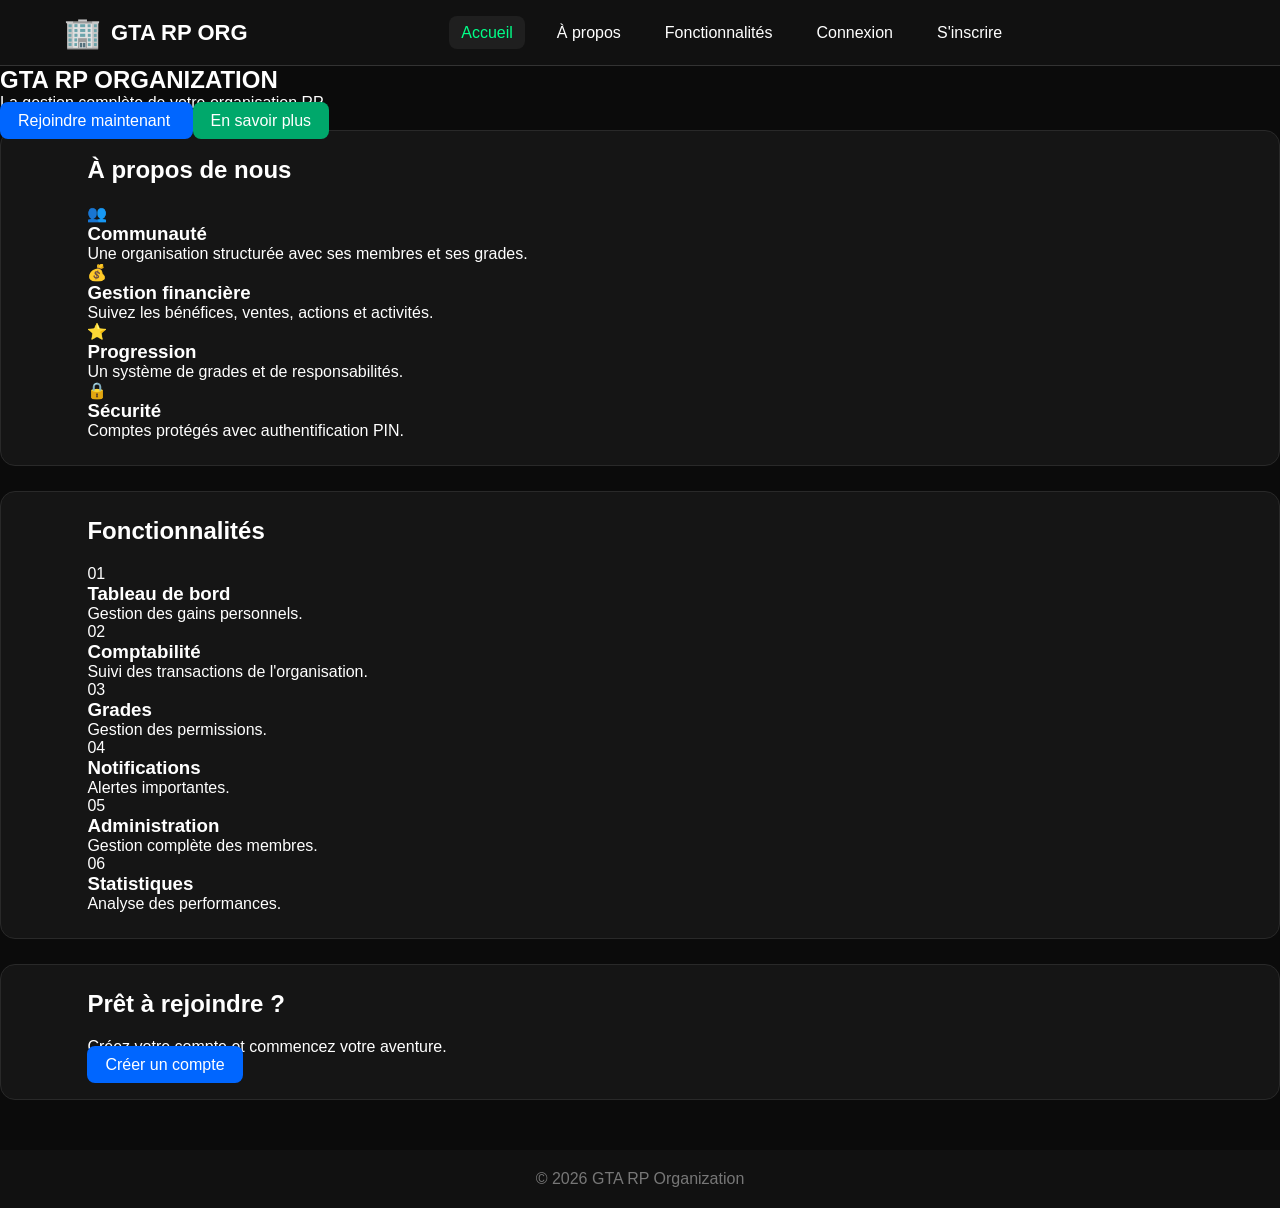
==== index.html @ 48ef2114 "Update index.html" ====
<!DOCTYPE html>
<html lang="fr">


<head>

    <meta charset="UTF-8">

    <meta name="viewport" content="width=device-width, initial-scale=1.0">


    <title>GTA RP Organization - Bienvenue</title>


    <link rel="stylesheet" href="css/style.css">


</head>





<body class="dark-theme">





<nav class="navbar">


<div class="nav-container">



<div class="nav-logo">


<a href="index.html">


<span class="logo-icon">
🏢
</span>


<span>
GTA RP ORG
</span>


</a>


</div>







<ul class="nav-menu">


<li>

<a href="index.html" class="nav-link active">

Accueil

</a>

</li>




<li>

<a href="#about" class="nav-link">

À propos

</a>

</li>




<li>

<a href="#features" class="nav-link">

Fonctionnalités

</a>

</li>




<li>

<a href="login.html" class="nav-link btn-login">

Connexion

</a>

</li>




<li>

<a href="register.html" class="nav-link btn-register">

S'inscrire

</a>

</li>



</ul>







<div class="hamburger">


<span></span>

<span></span>

<span></span>


</div>





</div>


</nav>









<section class="hero">


<div class="hero-content">


<h1 class="hero-title">

GTA RP ORGANIZATION

</h1>



<p class="hero-subtitle">

La gestion complète de votre organisation RP

</p>





<div class="hero-buttons">


<a href="register.html" class="btn btn-primary">

Rejoindre maintenant

</a>




<a href="#about" class="btn btn-secondary">

En savoir plus

</a>



</div>



</div>



<div class="hero-background"></div>


</section>









<section id="about" class="section about-section">


<div class="container">


<h2 class="section-title">

À propos de nous

</h2>





<div class="about-grid">



<div class="about-card">


<div class="card-icon">

👥

</div>


<h3>

Communauté

</h3>


<p>

Une organisation structurée avec ses membres et ses grades.

</p>


</div>






<div class="about-card">


<div class="card-icon">

💰

</div>


<h3>

Gestion financière

</h3>


<p>

Suivez les bénéfices, ventes, actions et activités.

</p>


</div>






<div class="about-card">


<div class="card-icon">

⭐

</div>


<h3>

Progression

</h3>


<p>

Un système de grades et de responsabilités.

</p>


</div>






<div class="about-card">


<div class="card-icon">

🔒

</div>


<h3>

Sécurité

</h3>


<p>

Comptes protégés avec authentification PIN.

</p>


</div>




</div>


</div>


</section>









<section id="features" class="section features-section">


<div class="container">


<h2 class="section-title">

Fonctionnalités

</h2>





<div class="features-grid">



<div class="feature-item">

<div class="feature-number">
01
</div>

<h3>
Tableau de bord
</h3>

<p>
Gestion des gains personnels.
</p>

</div>





<div class="feature-item">

<div class="feature-number">
02
</div>

<h3>
Comptabilité
</h3>

<p>
Suivi des transactions de l'organisation.
</p>

</div>





<div class="feature-item">

<div class="feature-number">
03
</div>

<h3>
Grades
</h3>

<p>
Gestion des permissions.
</p>

</div>





<div class="feature-item">

<div class="feature-number">
04
</div>

<h3>
Notifications
</h3>

<p>
Alertes importantes.
</p>

</div>





<div class="feature-item">

<div class="feature-number">
05
</div>

<h3>
Administration
</h3>

<p>
Gestion complète des membres.
</p>

</div>





<div class="feature-item">

<div class="feature-number">
06
</div>

<h3>
Statistiques
</h3>

<p>
Analyse des performances.
</p>

</div>




</div>


</div>


</section>









<section class="section cta-section">


<div class="container">


<h2>

Prêt à rejoindre ?

</h2>


<p>

Créez votre compte et commencez votre aventure.

</p>



<a href="register.html" class="btn btn-primary btn-large">

Créer un compte

</a>



</div>


</section>









<footer class="footer">


<div class="container">


<p>

© 2026 GTA RP Organization

</p>


</div>


</footer>









<script src="js/utils.js"></script>


<script>


const hamburger =
document.querySelector(".hamburger");


const navMenu =
document.querySelector(".nav-menu");



if(hamburger && navMenu){


hamburger.addEventListener(
"click",
()=>{


navMenu.classList.toggle("active");

hamburger.classList.toggle("active");


}

);



document.querySelectorAll(".nav-link")
.forEach(link=>{


link.addEventListener(
"click",
()=>{


navMenu.classList.remove("active");

hamburger.classList.remove("active");


}

);


});


}


</script>





</body>


</html>
---- css/style.css ----
*{
    margin:0;
    padding:0;
    box-sizing:border-box;
    font-family:Arial, Helvetica, sans-serif;
}


body{

    background:#0b0b0b;
    color:white;
    min-height:100vh;

}


a{

    text-decoration:none;
    color:white;

}


.container{

    width:90%;
    max-width:1200px;
    margin:auto;

}


/* ==========================
   NAVBAR
========================== */


.navbar{

    background:#111;
    border-bottom:1px solid #333;
    padding:15px 0;

}


.nav-container{

    width:90%;
    max-width:1200px;
    margin:auto;

    display:flex;
    align-items:center;
    justify-content:space-between;

}


.nav-logo a{

    display:flex;
    align-items:center;
    gap:10px;

    font-size:22px;
    font-weight:bold;

}


.logo-icon{

    font-size:30px;

}


.nav-menu{

    list-style:none;
    display:flex;
    align-items:center;
    gap:20px;

}


.nav-link{

    padding:8px 12px;
    border-radius:8px;
    transition:.3s;

}


.nav-link:hover,
.nav-link.active{

    background:#1f1f1f;
    color:#00ff88;

}


.nav-user{

    display:flex;
    align-items:center;
    gap:10px;

}



/* ==========================
   BOUTONS
========================== */


.btn{

    background:#00a86b;
    color:white;

    border:none;
    padding:10px 18px;

    border-radius:8px;

    cursor:pointer;

    transition:.3s;

}


.btn:hover{

    background:#00d982;

}


.btn-small{

    padding:7px 12px;
    font-size:14px;

}


.btn-danger{

    background:#d60000;

}


.btn-danger:hover{

    background:#ff3333;

}


.btn-primary{

    background:#0066ff;

}





/* ==========================
   CONTENU
========================== */


.main-content{

    padding:40px 0;

}


.dashboard-header,
.admin-header{

    margin-bottom:30px;

}


.dashboard-header h1,
.admin-header h1{

    font-size:35px;
    margin-bottom:10px;

}


.dashboard-header p,
.admin-header p{

    color:#aaa;

}




/* ==========================
   CARTES STATS
========================== */


.stats-grid{

    display:grid;

    grid-template-columns:
    repeat(auto-fit,minmax(220px,1fr));

    gap:20px;

    margin:30px 0;

}



.stat-card{

    background:#151515;

    padding:20px;

    border-radius:15px;

    border:1px solid #292929;

}



.stat-header{

    display:flex;
    align-items:center;
    gap:10px;

    color:#aaa;

}



.stat-icon{

    font-size:25px;

}



.stat-value{

    margin-top:15px;

    font-size:30px;
    font-weight:bold;

    color:#00ff88;

}



/* ==========================
   SECTIONS
========================== */


.section{

    background:#151515;

    padding:25px;

    border-radius:15px;

    margin-bottom:25px;

    border:1px solid #292929;

}



.section h2{

    margin-bottom:20px;

}




/* ==========================
   FORMULAIRES
========================== */


input,
select,
textarea{

    width:100%;

    background:#0d0d0d;

    color:white;

    border:1px solid #333;

    padding:12px;

    border-radius:8px;

    margin-bottom:15px;

}



input:focus,
select:focus,
textarea:focus{

    outline:none;

    border-color:#00ff88;

}




/* ==========================
   MESSAGE
========================== */


.message-box{

    padding:15px;

    border-radius:10px;

    margin-bottom:20px;

}



.hidden{

    display:none;

}



.success{

    background:#075d32;

}



.error{

    background:#700000;

}




/* ==========================
   MODAL
========================== */


.modal{

    position:fixed;

    top:0;
    left:0;

    width:100%;
    height:100%;

    background:rgba(0,0,0,.7);

    display:flex;

    align-items:center;
    justify-content:center;

}



.modal-content{

    background:#151515;

    width:90%;
    max-width:500px;

    padding:25px;

    border-radius:15px;

}



.modal-header{

    display:flex;

    justify-content:space-between;

    margin-bottom:20px;

}



.close-modal{

    background:none;

    color:white;

    border:none;

    font-size:30px;

    cursor:pointer;

}




/* ==========================
   FOOTER
========================== */


.footer{

    margin-top:50px;

    padding:20px;

    text-align:center;

    background:#111;

    color:#777;

}




/* ==========================
   MOBILE
========================== */


@media(max-width:700px){


    .nav-container{

        flex-direction:column;

        gap:20px;

    }


    .nav-menu{

        flex-direction:column;

    }


    .dashboard-header h1,
    .admin-header h1{

        font-size:28px;

    }


}
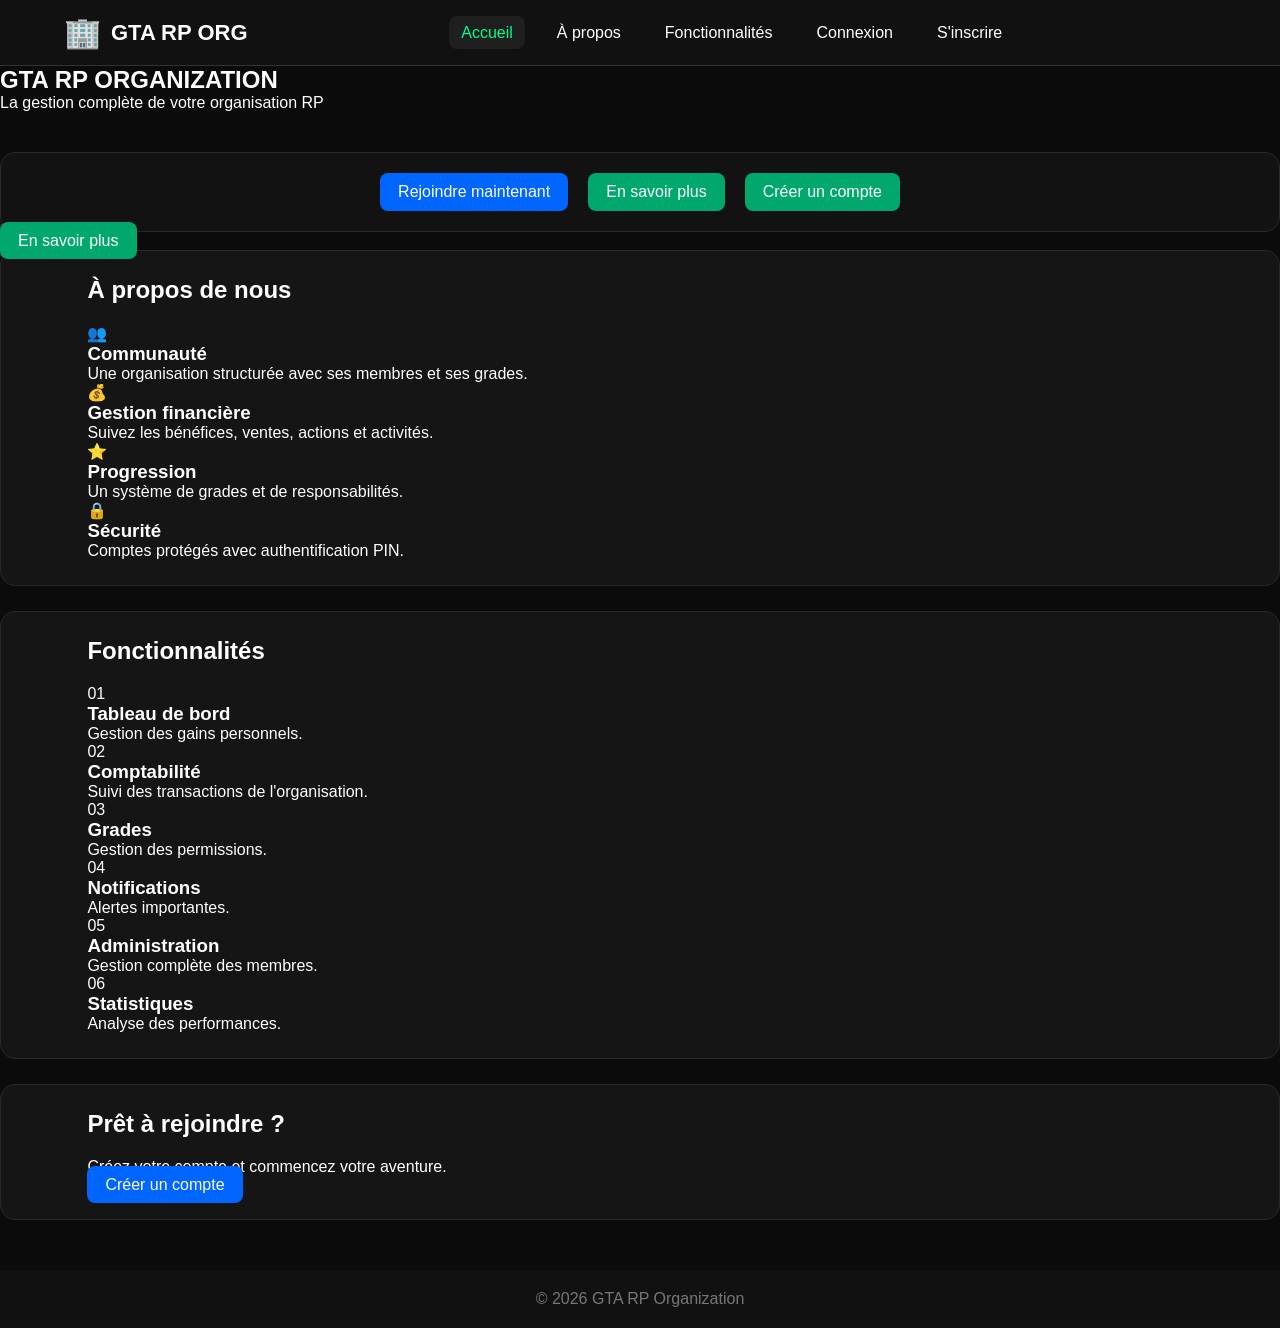
==== commit 1336b699: "Update index.html" ====
--- a/index.html
+++ b/index.html
@@ -188,15 +188,21 @@
 
 
 
-
 <div class="hero-buttons">
 
-
-<a href="register.html" class="btn btn-primary">
-
-Rejoindre maintenant
-
-</a>
+    <a href="register.html" class="btn btn-primary">
+        Rejoindre maintenant
+    </a>
+
+    <a href="#about" class="btn btn-secondary">
+        En savoir plus
+    </a>
+
+    <a href="register.html" class="btn btn-register">
+        Créer un compte
+    </a>
+
+</div>
 
 
 
--- a/css/style.css
+++ b/css/style.css
@@ -519,4 +519,50 @@
     }
 
 
+}
+/* ==========================
+   AJUSTEMENT PAGE ACCUEIL
+========================== */
+
+
+/* Séparation des boutons du texte du hero */
+.hero-buttons {
+    margin-top: 40px;
+
+    display: flex;
+    justify-content: center;
+    gap: 20px;
+
+    background: rgba(20,20,20,0.8);
+
+    padding: 20px 30px;
+
+    border-radius: 15px;
+
+    border: 1px solid #292929;
+}
+
+
+/* Descendre le bouton créer un compte */
+.cta-section .btn-large {
+
+    margin-top: 25px;
+
+}
+
+
+/* Responsive téléphone */
+@media(max-width:700px){
+
+    .hero-buttons{
+
+        flex-direction:column;
+
+        width:90%;
+
+        margin-left:auto;
+        margin-right:auto;
+
+    }
+
 }
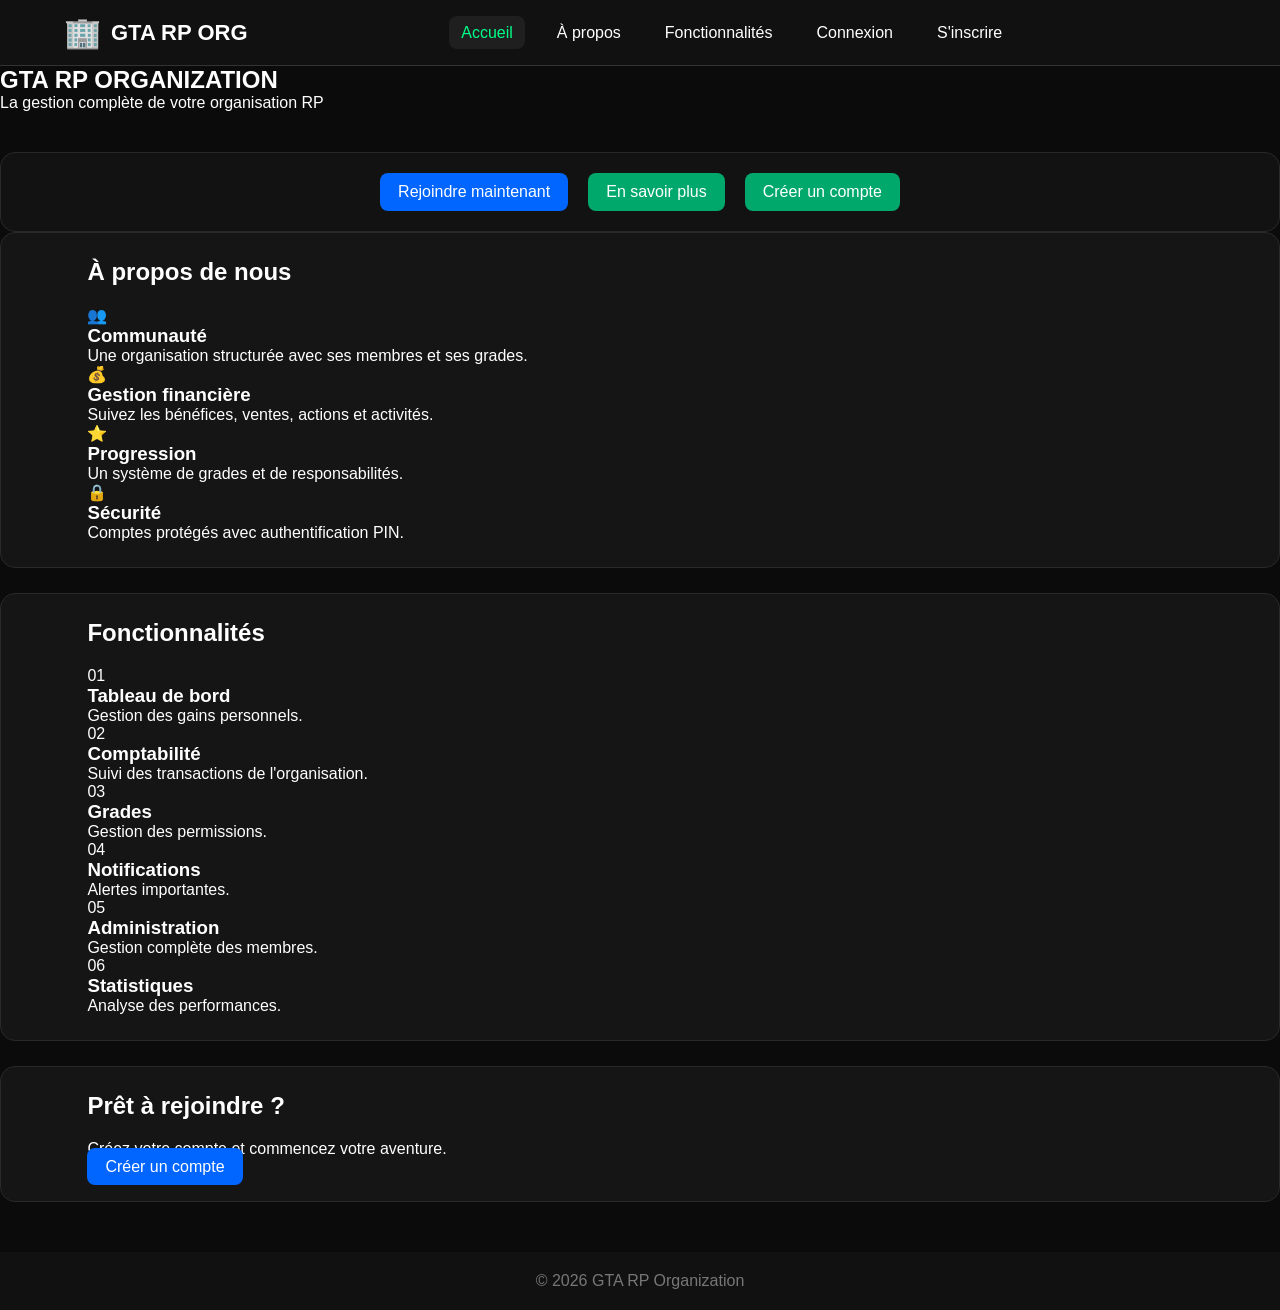
==== commit 74c1f00f: "Update index.html" ====
--- a/index.html
+++ b/index.html
@@ -205,16 +205,6 @@
 </div>
 
 
-
-
-<a href="#about" class="btn btn-secondary">
-
-En savoir plus
-
-</a>
-
-
-
 </div>
 
 
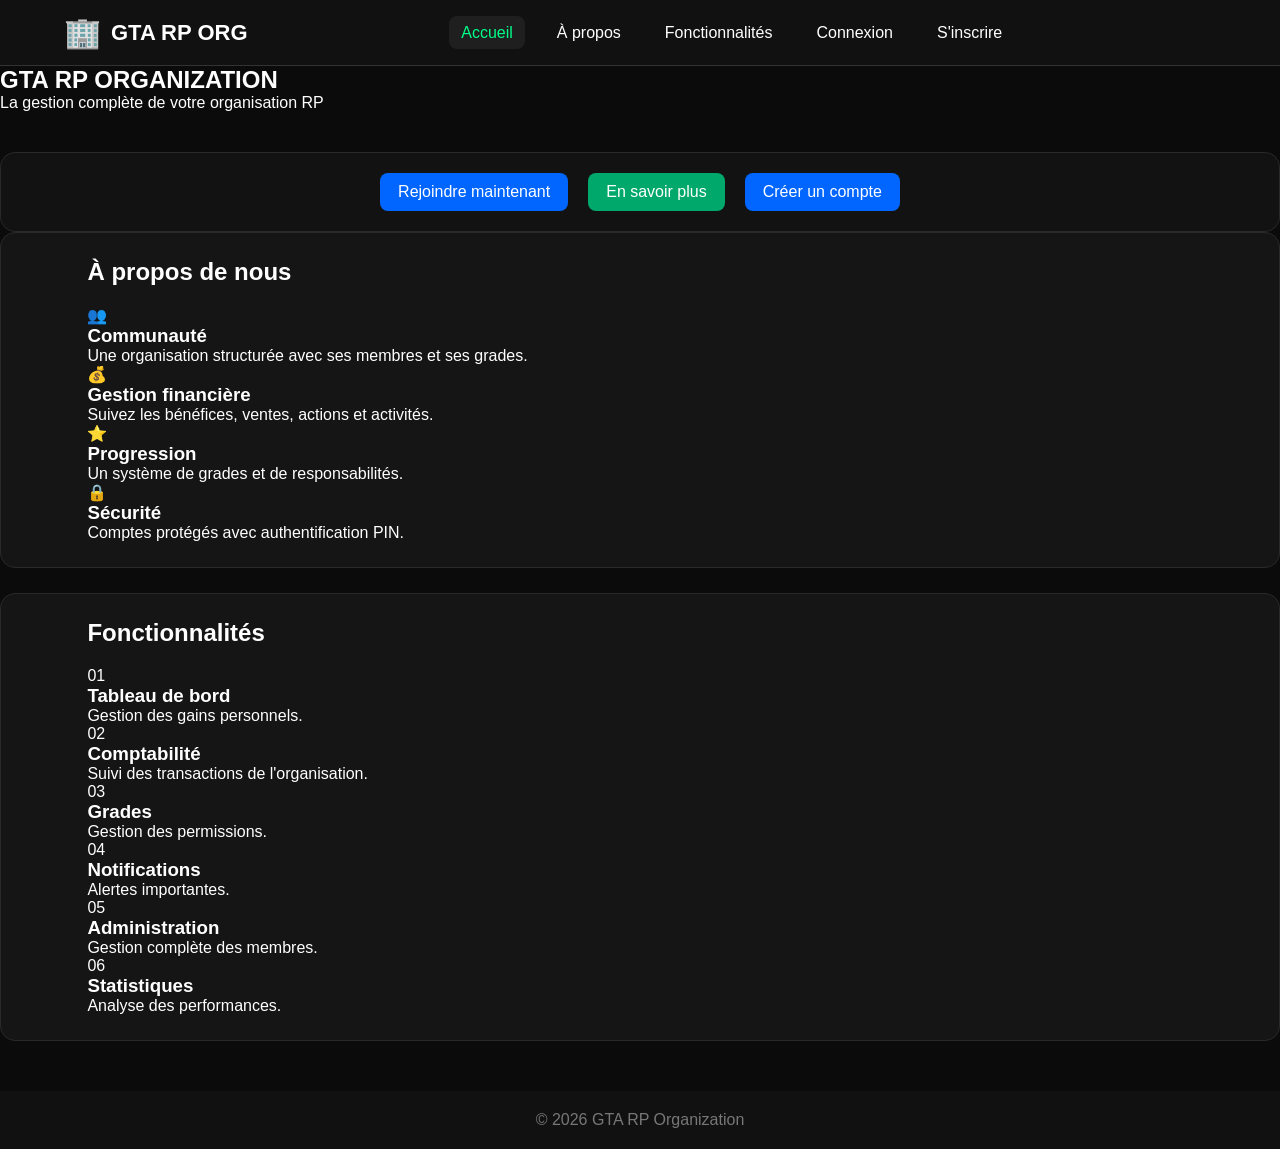
==== commit 774565a5: "Update index.html" ====
--- a/index.html
+++ b/index.html
@@ -1,219 +1,145 @@
 <!DOCTYPE html>
 <html lang="fr">
 
-
 <head>
 
     <meta charset="UTF-8">
 
     <meta name="viewport" content="width=device-width, initial-scale=1.0">
 
-
     <title>GTA RP Organization - Bienvenue</title>
 
-
     <link rel="stylesheet" href="css/style.css">
 
-
 </head>
 
 
-
-
-
 <body class="dark-theme">
 
 
-
-
-
 <nav class="navbar">
 
-
-<div class="nav-container">
-
-
-
-<div class="nav-logo">
-
-
-<a href="index.html">
-
-
-<span class="logo-icon">
-🏢
-</span>
-
-
-<span>
-GTA RP ORG
-</span>
-
-
-</a>
-
-
-</div>
-
-
-
-
-
-
-
-<ul class="nav-menu">
-
-
-<li>
-
-<a href="index.html" class="nav-link active">
-
-Accueil
-
-</a>
-
-</li>
-
-
-
-
-<li>
-
-<a href="#about" class="nav-link">
-
-À propos
-
-</a>
-
-</li>
-
-
-
-
-<li>
-
-<a href="#features" class="nav-link">
-
-Fonctionnalités
-
-</a>
-
-</li>
-
-
-
-
-<li>
-
-<a href="login.html" class="nav-link btn-login">
-
-Connexion
-
-</a>
-
-</li>
-
-
-
-
-<li>
-
-<a href="register.html" class="nav-link btn-register">
-
-S'inscrire
-
-</a>
-
-</li>
-
-
-
-</ul>
-
-
-
-
-
-
-
-<div class="hamburger">
-
-
-<span></span>
-
-<span></span>
-
-<span></span>
-
-
-</div>
-
-
-
-
-
-</div>
-
+    <div class="nav-container">
+
+
+        <div class="nav-logo">
+
+            <a href="index.html">
+
+                <span class="logo-icon">
+                    🏢
+                </span>
+
+                <span>
+                    GTA RP ORG
+                </span>
+
+            </a>
+
+        </div>
+
+
+
+        <ul class="nav-menu">
+
+            <li>
+                <a href="index.html" class="nav-link active">
+                    Accueil
+                </a>
+            </li>
+
+
+            <li>
+                <a href="#about" class="nav-link">
+                    À propos
+                </a>
+            </li>
+
+
+            <li>
+                <a href="#features" class="nav-link">
+                    Fonctionnalités
+                </a>
+            </li>
+
+
+            <li>
+                <a href="login.html" class="nav-link btn-login">
+                    Connexion
+                </a>
+            </li>
+
+
+            <li>
+                <a href="register.html" class="nav-link btn-register">
+                    S'inscrire
+                </a>
+            </li>
+
+
+        </ul>
+
+
+
+        <div class="hamburger">
+
+            <span></span>
+            <span></span>
+            <span></span>
+
+        </div>
+
+
+    </div>
 
 </nav>
 
 
 
 
-
-
-
-
-
 <section class="hero">
 
 
-<div class="hero-content">
-
-
-<h1 class="hero-title">
-
-GTA RP ORGANIZATION
-
-</h1>
-
-
-
-<p class="hero-subtitle">
-
-La gestion complète de votre organisation RP
-
-</p>
-
-
-
-
-<div class="hero-buttons">
-
-    <a href="register.html" class="btn btn-primary">
-        Rejoindre maintenant
-    </a>
-
-    <a href="#about" class="btn btn-secondary">
-        En savoir plus
-    </a>
-
-    <a href="register.html" class="btn btn-register">
-        Créer un compte
-    </a>
-
-</div>
-
-
-</div>
-
-
-
-</div>
-
-
-
-<div class="hero-background"></div>
+    <div class="hero-content">
+
+
+        <h1 class="hero-title">
+            GTA RP ORGANIZATION
+        </h1>
+
+
+        <p class="hero-subtitle">
+            La gestion complète de votre organisation RP
+        </p>
+
+
+
+        <div class="hero-buttons">
+
+
+            <a href="register.html" class="btn btn-primary">
+                Rejoindre maintenant
+            </a>
+
+
+            <a href="#about" class="btn btn-secondary">
+                En savoir plus
+            </a>
+
+
+            <a href="register.html" class="btn btn-primary btn-large">
+                Créer un compte
+            </a>
+
+
+        </div>
+
+
+    </div>
+
+
+
+    <div class="hero-background"></div>
 
 
 </section>
@@ -222,10 +148,6 @@
 
 
 
-
-
-
-
 <section id="about" class="section about-section">
 
 
@@ -233,138 +155,86 @@
 
 
 <h2 class="section-title">
-
-À propos de nous
-
+    À propos de nous
 </h2>
 
 
 
-
-
 <div class="about-grid">
 
 
-
 <div class="about-card">
 
-
 <div class="card-icon">
-
-👥
-
-</div>
-
-
-<h3>
-
-Communauté
-
-</h3>
-
-
-<p>
-
-Une organisation structurée avec ses membres et ses grades.
-
-</p>
-
-
-</div>
-
-
+    👥
+</div>
+
+<h3>
+    Communauté
+</h3>
+
+<p>
+    Une organisation structurée avec ses membres et ses grades.
+</p>
+
+</div>
 
 
 
 
 <div class="about-card">
 
-
 <div class="card-icon">
-
-💰
-
-</div>
-
-
-<h3>
-
-Gestion financière
-
-</h3>
-
-
-<p>
-
-Suivez les bénéfices, ventes, actions et activités.
-
-</p>
-
-
-</div>
-
-
+    💰
+</div>
+
+<h3>
+    Gestion financière
+</h3>
+
+<p>
+    Suivez les bénéfices, ventes, actions et activités.
+</p>
+
+</div>
 
 
 
 
 <div class="about-card">
 
-
 <div class="card-icon">
-
-⭐
-
-</div>
-
-
-<h3>
-
-Progression
-
-</h3>
-
-
-<p>
-
-Un système de grades et de responsabilités.
-
-</p>
-
-
-</div>
-
-
+    ⭐
+</div>
+
+<h3>
+    Progression
+</h3>
+
+<p>
+    Un système de grades et de responsabilités.
+</p>
+
+</div>
 
 
 
 
 <div class="about-card">
 
-
 <div class="card-icon">
-
-🔒
-
-</div>
-
-
-<h3>
-
-Sécurité
-
-</h3>
-
-
-<p>
-
-Comptes protégés avec authentification PIN.
-
-</p>
-
-
-</div>
-
+    🔒
+</div>
+
+<h3>
+    Sécurité
+</h3>
+
+<p>
+    Comptes protégés avec authentification PIN.
+</p>
+
+</div>
 
 
 
@@ -380,10 +250,6 @@
 
 
 
-
-
-
-
 <section id="features" class="section features-section">
 
 
@@ -391,19 +257,14 @@
 
 
 <h2 class="section-title">
-
-Fonctionnalités
-
+    Fonctionnalités
 </h2>
 
 
 
-
-
 <div class="features-grid">
 
 
-
 <div class="feature-item">
 
 <div class="feature-number">
@@ -422,8 +283,6 @@
 
 
 
-
-
 <div class="feature-item">
 
 <div class="feature-number">
@@ -442,8 +301,6 @@
 
 
 
-
-
 <div class="feature-item">
 
 <div class="feature-number">
@@ -462,8 +319,6 @@
 
 
 
-
-
 <div class="feature-item">
 
 <div class="feature-number">
@@ -482,8 +337,6 @@
 
 
 
-
-
 <div class="feature-item">
 
 <div class="feature-number">
@@ -502,8 +355,6 @@
 
 
 
-
-
 <div class="feature-item">
 
 <div class="feature-number">
@@ -521,8 +372,6 @@
 </div>
 
 
-
-
 </div>
 
 
@@ -535,67 +384,15 @@
 
 
 
-
-
-
-
-<section class="section cta-section">
-
+<footer class="footer">
 
 <div class="container">
 
-
-<h2>
-
-Prêt à rejoindre ?
-
-</h2>
-
-
-<p>
-
-Créez votre compte et commencez votre aventure.
-
-</p>
-
-
-
-<a href="register.html" class="btn btn-primary btn-large">
-
-Créer un compte
-
-</a>
-
-
-
-</div>
-
-
-</section>
-
-
-
-
-
-
-
-
-
-<footer class="footer">
-
-
-<div class="container">
-
-
-<p>
-
+<p>
 © 2026 GTA RP Organization
-
-</p>
-
-
-</div>
-
+</p>
+
+</div>
 
 </footer>
 
@@ -603,15 +400,10 @@
 
 
 
-
-
-
-
 <script src="js/utils.js"></script>
 
 
 <script>
-
 
 const hamburger =
 document.querySelector(".hamburger");
@@ -629,11 +421,9 @@
 "click",
 ()=>{
 
-
 navMenu.classList.toggle("active");
 
 hamburger.classList.toggle("active");
-
 
 }
 
@@ -649,12 +439,10 @@
 "click",
 ()=>{
 
-
 navMenu.classList.remove("active");
 
 hamburger.classList.remove("active");
 
-
 }
 
 );
@@ -669,10 +457,6 @@
 </script>
 
 
-
-
-
 </body>
 
-
 </html>
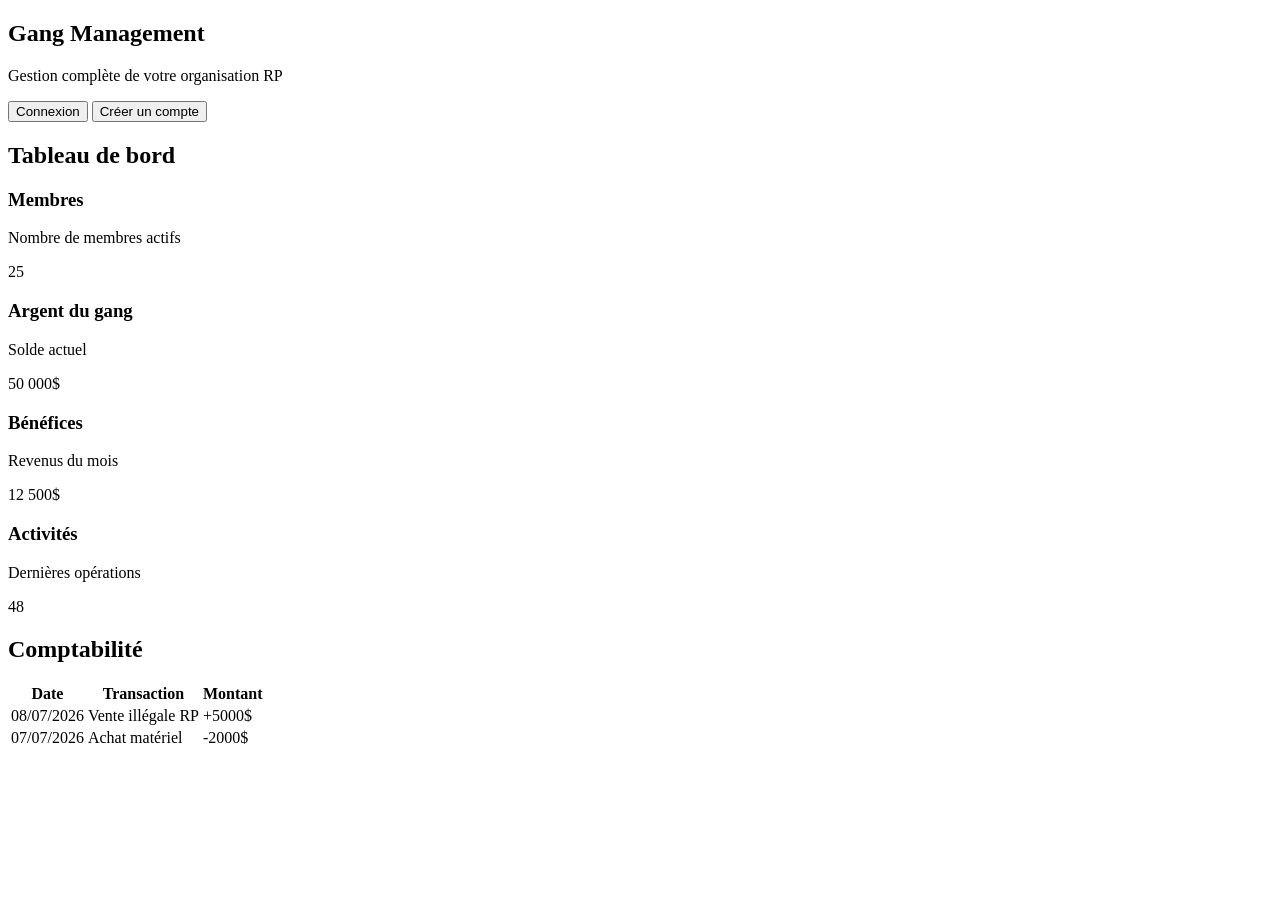
==== commit f47e5259: "Update index.html" ====
--- a/index.html
+++ b/index.html
@@ -4,244 +4,142 @@
 <head>
 
     <meta charset="UTF-8">
-
     <meta name="viewport" content="width=device-width, initial-scale=1.0">
 
-    <title>GTA RP Organization - Bienvenue</title>
-
-    <link rel="stylesheet" href="css/style.css">
+    <title>Gang Management</title>
+
+    <link rel="stylesheet" href="style.css">
 
 </head>
 
 
-<body class="dark-theme">
-
-
-<nav class="navbar">
-
-    <div class="nav-container">
-
-
-        <div class="nav-logo">
-
-            <a href="index.html">
-
-                <span class="logo-icon">
-                    🏢
-                </span>
-
-                <span>
-                    GTA RP ORG
-                </span>
-
-            </a>
-
-        </div>
-
-
-
-        <ul class="nav-menu">
-
-            <li>
-                <a href="index.html" class="nav-link active">
-                    Accueil
-                </a>
-            </li>
-
-
-            <li>
-                <a href="#about" class="nav-link">
-                    À propos
-                </a>
-            </li>
-
-
-            <li>
-                <a href="#features" class="nav-link">
-                    Fonctionnalités
-                </a>
-            </li>
-
-
-            <li>
-                <a href="login.html" class="nav-link btn-login">
-                    Connexion
-                </a>
-            </li>
-
-
-            <li>
-                <a href="register.html" class="nav-link btn-register">
-                    S'inscrire
-                </a>
-            </li>
-
-
-        </ul>
-
-
-
-        <div class="hamburger">
-
-            <span></span>
-            <span></span>
-            <span></span>
-
-        </div>
-
+<body>
+
+
+<!-- HERO -->
+
+<section class="hero">
+
+    <h1 class="hero-title">
+        Gang Management
+    </h1>
+
+    <p class="hero-subtitle">
+        Gestion complète de votre organisation RP
+    </p>
+
+
+    <div class="hero-buttons">
+
+        <button class="btn">
+            Connexion
+        </button>
+
+
+        <button class="btn">
+            Créer un compte
+        </button>
 
     </div>
 
-</nav>
-
-
-
-
-<section class="hero">
-
-
-    <div class="hero-content">
-
-
-        <h1 class="hero-title">
-            GTA RP ORGANIZATION
-        </h1>
-
-
-        <p class="hero-subtitle">
-            La gestion complète de votre organisation RP
-        </p>
-
-
-
-        <div class="hero-buttons">
-
-
-            <a href="register.html" class="btn btn-primary">
-                Rejoindre maintenant
-            </a>
-
-
-            <a href="#about" class="btn btn-secondary">
-                En savoir plus
-            </a>
-
-
-            <a href="register.html" class="btn btn-primary btn-large">
-                Créer un compte
-            </a>
-
-
-        </div>
-
-
-    </div>
-
-
-
-    <div class="hero-background"></div>
-
 
 </section>
 
 
 
-
-
-<section id="about" class="section about-section">
-
-
-<div class="container">
-
-
-<h2 class="section-title">
-    À propos de nous
+<!-- DASHBOARD -->
+
+<section class="dashboard">
+
+
+<h2 class="dashboard-title">
+    Tableau de bord
 </h2>
 
 
 
-<div class="about-grid">
-
-
-<div class="about-card">
-
-<div class="card-icon">
-    👥
-</div>
-
-<h3>
-    Communauté
-</h3>
-
-<p>
-    Une organisation structurée avec ses membres et ses grades.
-</p>
-
-</div>
-
-
-
-
-<div class="about-card">
-
-<div class="card-icon">
-    💰
-</div>
-
-<h3>
-    Gestion financière
-</h3>
-
-<p>
-    Suivez les bénéfices, ventes, actions et activités.
-</p>
-
-</div>
-
-
-
-
-<div class="about-card">
-
-<div class="card-icon">
-    ⭐
-</div>
-
-<h3>
-    Progression
-</h3>
-
-<p>
-    Un système de grades et de responsabilités.
-</p>
-
-</div>
-
-
-
-
-<div class="about-card">
-
-<div class="card-icon">
-    🔒
-</div>
-
-<h3>
-    Sécurité
-</h3>
-
-<p>
-    Comptes protégés avec authentification PIN.
-</p>
-
-</div>
-
-
-
-</div>
-
-
-</div>
+<div class="dashboard-grid">
+
+
+
+<div class="card">
+
+<h3>
+Membres
+</h3>
+
+<p>
+Nombre de membres actifs
+</p>
+
+<div class="card-value">
+25
+</div>
+
+</div>
+
+
+
+
+<div class="card">
+
+<h3>
+Argent du gang
+</h3>
+
+<p>
+Solde actuel
+</p>
+
+<div class="card-value">
+50 000$
+</div>
+
+</div>
+
+
+
+
+
+<div class="card">
+
+<h3>
+Bénéfices
+</h3>
+
+<p>
+Revenus du mois
+</p>
+
+<div class="card-value">
+12 500$
+</div>
+
+</div>
+
+
+
+
+<div class="card">
+
+<h3>
+Activités
+</h3>
+
+<p>
+Dernières opérations
+</p>
+
+<div class="card-value">
+48
+</div>
+
+</div>
+
+
+
+</div>
+
 
 
 </section>
@@ -250,129 +148,78 @@
 
 
 
-<section id="features" class="section features-section">
-
-
-<div class="container">
-
-
-<h2 class="section-title">
-    Fonctionnalités
+<!-- COMPTABILITE -->
+
+
+<section class="dashboard">
+
+
+<h2 class="dashboard-title">
+Comptabilité
 </h2>
 
 
 
-<div class="features-grid">
-
-
-<div class="feature-item">
-
-<div class="feature-number">
-01
-</div>
-
-<h3>
-Tableau de bord
-</h3>
-
-<p>
-Gestion des gains personnels.
-</p>
-
-</div>
-
-
-
-<div class="feature-item">
-
-<div class="feature-number">
-02
-</div>
-
-<h3>
-Comptabilité
-</h3>
-
-<p>
-Suivi des transactions de l'organisation.
-</p>
-
-</div>
-
-
-
-<div class="feature-item">
-
-<div class="feature-number">
-03
-</div>
-
-<h3>
-Grades
-</h3>
-
-<p>
-Gestion des permissions.
-</p>
-
-</div>
-
-
-
-<div class="feature-item">
-
-<div class="feature-number">
-04
-</div>
-
-<h3>
-Notifications
-</h3>
-
-<p>
-Alertes importantes.
-</p>
-
-</div>
-
-
-
-<div class="feature-item">
-
-<div class="feature-number">
-05
-</div>
-
-<h3>
-Administration
-</h3>
-
-<p>
-Gestion complète des membres.
-</p>
-
-</div>
-
-
-
-<div class="feature-item">
-
-<div class="feature-number">
-06
-</div>
-
-<h3>
-Statistiques
-</h3>
-
-<p>
-Analyse des performances.
-</p>
-
-</div>
-
-
-</div>
+<div class="table-container">
+
+
+<table>
+
+
+<tr>
+
+<th>
+Date
+</th>
+
+<th>
+Transaction
+</th>
+
+<th>
+Montant
+</th>
+
+</tr>
+
+
+
+<tr>
+
+<td>
+08/07/2026
+</td>
+
+<td>
+Vente illégale RP
+</td>
+
+<td>
++5000$
+</td>
+
+</tr>
+
+
+
+<tr>
+
+<td>
+07/07/2026
+</td>
+
+<td>
+Achat matériel
+</td>
+
+<td>
+-2000$
+</td>
+
+</tr>
+
+
+</table>
 
 
 </div>
@@ -382,81 +229,6 @@
 
 
 
-
-
-<footer class="footer">
-
-<div class="container">
-
-<p>
-© 2026 GTA RP Organization
-</p>
-
-</div>
-
-</footer>
-
-
-
-
-
-<script src="js/utils.js"></script>
-
-
-<script>
-
-const hamburger =
-document.querySelector(".hamburger");
-
-
-const navMenu =
-document.querySelector(".nav-menu");
-
-
-
-if(hamburger && navMenu){
-
-
-hamburger.addEventListener(
-"click",
-()=>{
-
-navMenu.classList.toggle("active");
-
-hamburger.classList.toggle("active");
-
-}
-
-);
-
-
-
-document.querySelectorAll(".nav-link")
-.forEach(link=>{
-
-
-link.addEventListener(
-"click",
-()=>{
-
-navMenu.classList.remove("active");
-
-hamburger.classList.remove("active");
-
-}
-
-);
-
-
-});
-
-
-}
-
-
-</script>
-
-
 </body>
 
 </html>
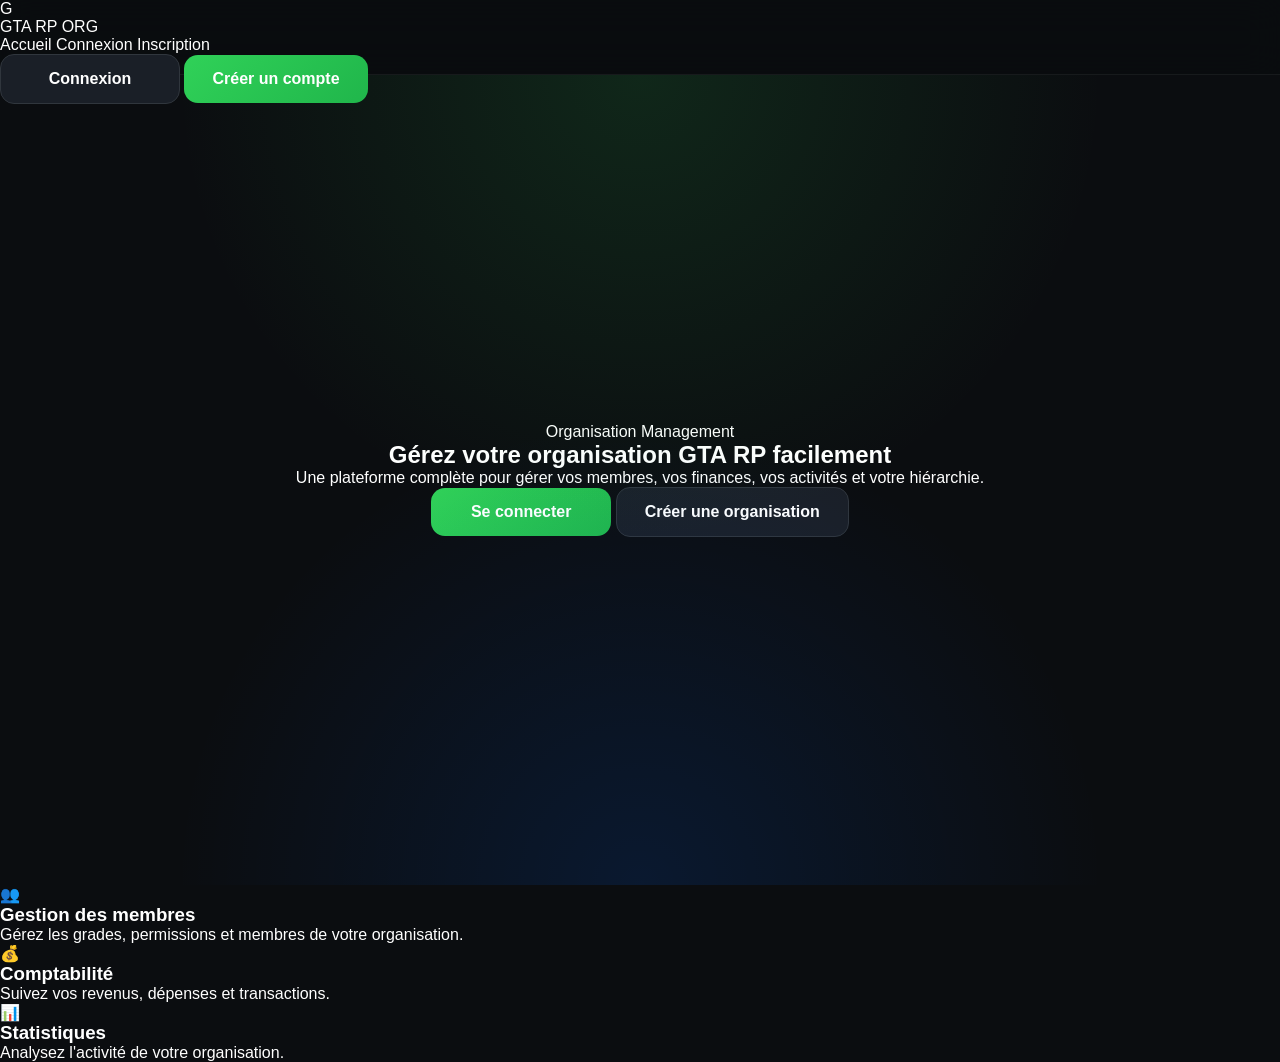
==== commit 5cc305c8: "Update index.html" ====
--- a/index.html
+++ b/index.html
@@ -3,12 +3,12 @@
 
 <head>
 
-    <meta charset="UTF-8">
-    <meta name="viewport" content="width=device-width, initial-scale=1.0">
-
-    <title>Gang Management</title>
-
-    <link rel="stylesheet" href="style.css">
+<meta charset="UTF-8">
+<meta name="viewport" content="width=device-width, initial-scale=1.0">
+
+<title>GTA RP Organization</title>
+
+<link rel="stylesheet" href="style.css">
 
 </head>
 
@@ -16,126 +16,187 @@
 <body>
 
 
+<!-- NAVBAR -->
+
+<nav class="navbar">
+
+<div class="brand">
+
+<div class="brand-mark">
+G
+</div>
+
+GTA RP ORG
+
+</div>
+
+
+<div class="nav-links">
+
+<a href="#" class="active">
+Accueil
+</a>
+
+<a href="login.html">
+Connexion
+</a>
+
+<a href="register.html">
+Inscription
+</a>
+
+</div>
+
+
+<div class="nav-actions">
+
+<a href="login.html" class="btn btn-secondary">
+Connexion
+</a>
+
+<a href="register.html" class="btn btn-primary">
+Créer un compte
+</a>
+
+</div>
+
+
+</nav>
+
+
+
+
 <!-- HERO -->
 
+
 <section class="hero">
 
-    <h1 class="hero-title">
-        Gang Management
-    </h1>
-
-    <p class="hero-subtitle">
-        Gestion complète de votre organisation RP
-    </p>
-
-
-    <div class="hero-buttons">
-
-        <button class="btn">
-            Connexion
-        </button>
-
-
-        <button class="btn">
-            Créer un compte
-        </button>
-
-    </div>
+
+<div class="hero-inner">
+
+
+<div class="hero-eyebrow">
+Organisation Management
+</div>
+
+
+
+<h1>
+Gérez votre <span>organisation GTA RP</span> facilement
+</h1>
+
+
+
+<p>
+
+Une plateforme complète pour gérer vos membres,
+vos finances, vos activités et votre hiérarchie.
+
+</p>
+
+
+
+<div class="hero-actions">
+
+
+<a href="login.html" class="btn btn-primary">
+
+Se connecter
+
+</a>
+
+
+
+<a href="register.html" class="btn btn-secondary">
+
+Créer une organisation
+
+</a>
+
+
+</div>
+
+
+</div>
 
 
 </section>
 
 
 
-<!-- DASHBOARD -->
-
-<section class="dashboard">
-
-
-<h2 class="dashboard-title">
-    Tableau de bord
-</h2>
-
-
-
-<div class="dashboard-grid">
-
-
-
-<div class="card">
+
+
+<!-- FEATURES -->
+
+
+<section class="features">
+
+
+
+<div class="feature-card">
+
+
+<div class="feature-icon">
+👥
+</div>
+
 
 <h3>
-Membres
+Gestion des membres
 </h3>
 
-<p>
-Nombre de membres actifs
-</p>
-
-<div class="card-value">
-25
-</div>
-
-</div>
-
-
-
-
-<div class="card">
+
+<p>
+Gérez les grades, permissions et membres de votre organisation.
+</p>
+
+
+</div>
+
+
+
+
+
+<div class="feature-card">
+
+
+<div class="feature-icon">
+💰
+</div>
+
 
 <h3>
-Argent du gang
+Comptabilité
 </h3>
 
-<p>
-Solde actuel
-</p>
-
-<div class="card-value">
-50 000$
-</div>
-
-</div>
-
-
-
-
-
-<div class="card">
+
+<p>
+Suivez vos revenus, dépenses et transactions.
+</p>
+
+
+</div>
+
+
+
+
+
+<div class="feature-card">
+
+
+<div class="feature-icon">
+📊
+</div>
+
 
 <h3>
-Bénéfices
+Statistiques
 </h3>
 
-<p>
-Revenus du mois
-</p>
-
-<div class="card-value">
-12 500$
-</div>
-
-</div>
-
-
-
-
-<div class="card">
-
-<h3>
-Activités
-</h3>
-
-<p>
-Dernières opérations
-</p>
-
-<div class="card-value">
-48
-</div>
-
-</div>
-
+
+<p>
+Analysez l'activité de votre organisation.
+</p>
 
 
 </div>
@@ -147,88 +208,6 @@
 
 
 
-
-<!-- COMPTABILITE -->
-
-
-<section class="dashboard">
-
-
-<h2 class="dashboard-title">
-Comptabilité
-</h2>
-
-
-
-<div class="table-container">
-
-
-<table>
-
-
-<tr>
-
-<th>
-Date
-</th>
-
-<th>
-Transaction
-</th>
-
-<th>
-Montant
-</th>
-
-</tr>
-
-
-
-<tr>
-
-<td>
-08/07/2026
-</td>
-
-<td>
-Vente illégale RP
-</td>
-
-<td>
-+5000$
-</td>
-
-</tr>
-
-
-
-<tr>
-
-<td>
-07/07/2026
-</td>
-
-<td>
-Achat matériel
-</td>
-
-<td>
--2000$
-</td>
-
-</tr>
-
-
-</table>
-
-
-</div>
-
-
-</section>
-
-
-
 </body>
 
 </html>
--- a/style.css
+++ b/style.css
@@ -0,0 +1,1559 @@
+/* ==========================================================
+   GTA RP ORGANIZATION
+   STYLE.CSS V2
+========================================================== */
+
+*{
+    margin:0;
+    padding:0;
+    box-sizing:border-box;
+}
+
+html{
+    scroll-behavior:smooth;
+}
+
+body{
+
+    font-family:"Segoe UI",Arial,sans-serif;
+
+    background:#0b0d10;
+
+    color:#ffffff;
+
+    overflow-x:hidden;
+
+}
+
+a{
+
+    color:inherit;
+
+    text-decoration:none;
+
+}
+
+img{
+
+    max-width:100%;
+
+}
+
+.container{
+
+    width:92%;
+
+    max-width:1400px;
+
+    margin:auto;
+
+}
+
+.hidden{
+
+    display:none;
+
+}
+/* ==========================================================
+   NAVBAR
+========================================================== */
+
+.navbar{
+
+    position:fixed;
+
+    top:0;
+
+    left:0;
+
+    width:100%;
+
+    height:75px;
+
+    background:rgba(15,17,20,.92);
+
+    backdrop-filter:blur(15px);
+
+    border-bottom:1px solid rgba(255,255,255,.06);
+
+    z-index:999;
+
+}
+
+.nav-container{
+
+    width:92%;
+
+    max-width:1500px;
+
+    height:100%;
+
+    margin:auto;
+
+    display:flex;
+
+    justify-content:space-between;
+
+    align-items:center;
+
+}
+
+.nav-logo{
+
+    display:flex;
+
+    align-items:center;
+
+    gap:12px;
+
+    font-size:24px;
+
+    font-weight:700;
+
+}
+
+.logo-icon{
+
+    font-size:32px;
+
+    color:#30d158;
+
+}
+
+.nav-menu{
+
+    list-style:none;
+
+    display:flex;
+
+    align-items:center;
+
+    gap:15px;
+
+}
+
+.nav-link{
+
+    padding:10px 18px;
+
+    border-radius:10px;
+
+    transition:.25s;
+
+    font-weight:600;
+
+}
+
+.nav-link:hover{
+
+    background:#1c1f24;
+
+}
+
+.nav-link.active{
+
+    background:#30d158;
+
+    color:#fff;
+
+}
+
+.btn-login{
+
+    border:1px solid #30d158;
+
+}
+
+.btn-register{
+
+    background:#30d158;
+
+}
+
+.btn-register:hover{
+
+    background:#47db72;
+
+}
+/* ==========================================================
+   HERO
+========================================================== */
+
+.hero{
+
+    position:relative;
+
+    min-height:100vh;
+
+    display:flex;
+
+    align-items:center;
+
+    justify-content:center;
+
+    padding-top:80px;
+
+    overflow:hidden;
+
+}
+
+.hero-background{
+
+    position:absolute;
+
+    inset:0;
+
+    background:url("../images/hero.jpg");
+
+    background-size:cover;
+
+    background-position:center;
+
+    filter:brightness(.30);
+
+}
+
+.hero::before{
+
+    content:"";
+
+    position:absolute;
+
+    inset:0;
+
+    background:linear-gradient(
+
+        rgba(0,0,0,.45),
+
+        rgba(0,0,0,.85)
+
+    );
+
+}
+
+.hero-content{
+
+    position:relative;
+
+    z-index:2;
+
+    text-align:center;
+
+    max-width:900px;
+
+}
+
+.hero-title{
+
+    font-size:72px;
+
+    font-weight:900;
+
+    margin-bottom:20px;
+
+}
+
+.hero-subtitle{
+
+    color:#d6d6d6;
+
+    font-size:22px;
+
+    margin-bottom:45px;
+
+}
+.hero-buttons{
+
+    display:flex;
+
+    justify-content:center;
+
+    flex-wrap:wrap;
+
+    gap:20px;
+
+}
+
+.btn{
+
+    display:inline-flex;
+
+    justify-content:center;
+
+    align-items:center;
+
+    padding:16px 35px;
+
+    border-radius:12px;
+
+    font-size:16px;
+
+    font-weight:bold;
+
+    transition:.3s;
+
+}
+
+.btn-primary{
+
+    background:#30d158;
+
+}
+
+.btn-primary:hover{
+
+    transform:translateY(-3px);
+
+    box-shadow:0 10px 25px rgba(48,209,88,.4);
+
+}
+
+.btn-secondary{
+
+    background:#1f2329;
+
+}
+
+.btn-secondary:hover{
+
+    background:#2a2f37;
+
+}
+/* ==========================================================
+   SECTIONS
+========================================================== */
+
+.section{
+
+    padding:100px 0;
+
+}
+
+.section-title{
+
+    text-align:center;
+
+    font-size:42px;
+
+    margin-bottom:60px;
+
+    font-weight:700;
+
+}
+
+.about-grid,
+.features-grid{
+
+    display:grid;
+
+    grid-template-columns:repeat(auto-fit,minmax(280px,1fr));
+
+    gap:30px;
+
+}
+
+.about-card,
+.feature-item{
+
+    background:#171a20;
+
+    border:1px solid rgba(255,255,255,.05);
+
+    border-radius:18px;
+
+    padding:35px;
+
+    transition:.3s;
+
+}
+
+.about-card:hover,
+.feature-item:hover{
+
+    transform:translateY(-8px);
+
+    border-color:#30d158;
+
+    box-shadow:0 15px 35px rgba(48,209,88,.18);
+
+}
+
+.card-icon{
+
+    font-size:45px;
+
+    margin-bottom:20px;
+
+}
+
+.about-card h3,
+.feature-item h3{
+
+    margin-bottom:15px;
+
+    font-size:24px;
+
+}
+
+.about-card p,
+.feature-item p{
+
+    color:#b8b8b8;
+
+    line-height:1.7;
+
+}
+
+.feature-number{
+
+    width:55px;
+
+    height:55px;
+
+    border-radius:50%;
+
+    background:#30d158;
+
+    display:flex;
+
+    justify-content:center;
+
+    align-items:center;
+
+    font-weight:bold;
+
+    margin-bottom:20px;
+
+}
+/* ==========================================================
+   CTA
+========================================================== */
+
+.cta-section{
+
+    text-align:center;
+
+    background:#111418;
+
+}
+
+.cta-section h2{
+
+    font-size:48px;
+
+    margin-bottom:20px;
+
+}
+
+.cta-section p{
+
+    color:#c7c7c7;
+
+    margin-bottom:35px;
+
+    font-size:20px;
+
+}
+/* ==========================================================
+   FOOTER
+========================================================== */
+
+.footer{
+
+    background:#0d0f13;
+
+    border-top:1px solid rgba(255,255,255,.05);
+
+    padding:40px 0;
+
+    text-align:center;
+
+    color:#888;
+
+}
+/* ==========================================================
+   RESPONSIVE
+========================================================== */
+
+@media(max-width:900px){
+
+.hero-title{
+
+    font-size:48px;
+
+}
+
+.hero-subtitle{
+
+    font-size:18px;
+
+}
+
+.nav-menu{
+
+    display:none;
+
+}
+
+.hero-buttons{
+
+    flex-direction:column;
+
+}
+
+.btn{
+
+    width:100%;
+
+}
+
+.section-title{
+
+    font-size:32px;
+
+}
+
+}
+/* ==========================================================
+   EFFETS MODERNES
+========================================================== */
+
+.about-card,
+.feature-item{
+
+    position:relative;
+
+    overflow:hidden;
+
+}
+
+.about-card::before,
+.feature-item::before{
+
+    content:"";
+
+    position:absolute;
+
+    top:0;
+    left:-100%;
+
+    width:100%;
+    height:100%;
+
+    background:linear-gradient(
+        90deg,
+        transparent,
+        rgba(48,209,88,.12),
+        transparent
+    );
+
+    transition:.7s;
+
+}
+
+.about-card:hover::before,
+.feature-item:hover::before{
+
+    left:100%;
+
+}
+
+.hero-title{
+
+    text-shadow:
+    0 0 25px rgba(48,209,88,.25);
+
+}
+
+.btn{
+
+    transition:
+    transform .25s,
+    box-shadow .25s,
+    background .25s;
+
+}
+
+.btn:hover{
+
+    transform:translateY(-4px);
+
+}
+
+.section{
+
+    position:relative;
+
+}
+/* ==========================================================
+   SCROLLBAR
+========================================================== */
+
+::-webkit-scrollbar{
+
+    width:10px;
+
+}
+
+::-webkit-scrollbar-track{
+
+    background:#111;
+
+}
+
+::-webkit-scrollbar-thumb{
+
+    background:#30d158;
+
+    border-radius:50px;
+
+}
+
+::-webkit-scrollbar-thumb:hover{
+
+    background:#47db72;
+
+}
+/* ==========================================================
+   ANIMATIONS
+========================================================== */
+
+.hero-content{
+
+    animation:fadeUp 1s ease;
+
+}
+
+@keyframes fadeUp{
+
+    from{
+
+        opacity:0;
+
+        transform:translateY(40px);
+
+    }
+
+    to{
+
+        opacity:1;
+
+        transform:translateY(0);
+
+    }
+
+}
+
+.about-card,
+.feature-item{
+
+    animation:fadeCard .8s ease;
+
+}
+
+@keyframes fadeCard{
+
+    from{
+
+        opacity:0;
+
+        transform:translateY(30px);
+
+    }
+
+    to{
+
+        opacity:1;
+
+        transform:translateY(0);
+
+    }
+
+}
+/* ==========================================================
+   PREMIUM DASHBOARD
+========================================================== */
+
+.dashboard-grid{
+
+    display:grid;
+
+    grid-template-columns:repeat(auto-fit,minmax(320px,1fr));
+
+    gap:30px;
+
+    margin-top:40px;
+
+}
+
+.stat-card{
+
+    background:linear-gradient(145deg,#181c23,#111317);
+
+    border:1px solid rgba(255,255,255,.05);
+
+    border-radius:20px;
+
+    padding:30px;
+
+    transition:.35s;
+
+    position:relative;
+
+    overflow:hidden;
+
+}
+
+.stat-card::before{
+
+    content:"";
+
+    position:absolute;
+
+    top:0;
+    left:0;
+
+    width:100%;
+    height:5px;
+
+    background:#30d158;
+
+}
+
+.stat-card:hover{
+
+    transform:translateY(-8px);
+
+    box-shadow:0 20px 40px rgba(48,209,88,.20);
+
+}
+
+.stat-icon{
+
+    font-size:42px;
+
+    margin-bottom:20px;
+
+}
+
+.stat-label{
+
+    color:#9fa4ad;
+
+    font-size:16px;
+
+}
+
+.stat-value{
+
+    font-size:38px;
+
+    margin-top:15px;
+
+    font-weight:700;
+
+    color:white;
+
+}
+/* ==========================================================
+   TABLEAUX PREMIUM
+========================================================== */
+
+table{
+
+    width:100%;
+
+    border-collapse:collapse;
+
+    overflow:hidden;
+
+    border-radius:18px;
+
+}
+
+th{
+
+    background:#1d222b;
+
+    color:#30d158;
+
+    padding:18px;
+
+}
+
+td{
+
+    background:#15181d;
+
+    padding:18px;
+
+}
+
+tr:hover td{
+
+    background:#20252d;
+
+}
+/* ==========================================================
+   BARRE DE NAVIGATION PREMIUM
+========================================================== */
+
+.navbar{
+
+    backdrop-filter:blur(18px);
+
+    background:rgba(10,12,15,.92);
+
+    position:sticky;
+
+    top:0;
+
+    z-index:999;
+
+}
+/* ==========================================================
+   CARTES PREMIUM
+========================================================== */
+
+.section{
+
+    background:#15181d;
+
+    border-radius:22px;
+
+    border:1px solid rgba(255,255,255,.05);
+
+    box-shadow:0 10px 30px rgba(0,0,0,.35);
+
+}
+/* ==========================================================
+   HERO PREMIUM
+========================================================== */
+
+.hero{
+
+    position:relative;
+
+    display:flex;
+
+    justify-content:center;
+
+    align-items:center;
+
+    text-align:center;
+
+    min-height:90vh;
+
+    padding:100px 20px;
+
+    overflow:hidden;
+
+}
+
+.hero::before{
+
+    content:"";
+
+    position:absolute;
+
+    inset:0;
+
+    background:
+    radial-gradient(circle at top,#30d15822,transparent 45%),
+    radial-gradient(circle at bottom,#0066ff22,transparent 45%);
+
+}
+
+.hero-content{
+
+    position:relative;
+
+    z-index:2;
+
+    max-width:900px;
+
+}
+
+.hero-title{
+
+    font-size:72px;
+
+    font-weight:800;
+
+    margin-bottom:20px;
+
+    color:white;
+
+    text-shadow:0 0 25px rgba(48,209,88,.3);
+
+}
+
+.hero-subtitle{
+
+    font-size:24px;
+
+    color:#bfc3c9;
+
+    margin-bottom:40px;
+
+}
+
+.hero-buttons{
+
+    display:flex;
+
+    justify-content:center;
+
+    align-items:center;
+
+    flex-wrap:wrap;
+
+    gap:20px;
+
+}
+/* ==========================================================
+   BOUTONS PREMIUM
+========================================================== */
+
+.btn{
+
+    display:inline-flex;
+
+    align-items:center;
+
+    justify-content:center;
+
+    min-width:180px;
+
+    padding:15px 28px;
+
+    border-radius:14px;
+
+    font-weight:bold;
+
+    transition:.3s;
+
+}
+
+.btn-primary{
+
+    background:linear-gradient(135deg,#30d158,#20b64b);
+
+    color:white;
+
+}
+
+.btn-primary:hover{
+
+    transform:translateY(-4px);
+
+    box-shadow:0 15px 35px rgba(48,209,88,.35);
+
+}
+
+.btn-secondary{
+
+    background:#1a1f27;
+
+    border:1px solid #30363d;
+
+}
+
+.btn-secondary:hover{
+
+    background:#252b35;
+
+}
+
+.btn-register{
+
+    background:#0066ff;
+
+    color:white;
+
+}
+
+.btn-register:hover{
+
+    background:#1d7dff;
+
+    transform:translateY(-4px);
+
+}
+/* ==========================================================
+   ABOUT
+========================================================== */
+
+.about-grid{
+
+    display:grid;
+
+    grid-template-columns:repeat(auto-fit,minmax(260px,1fr));
+
+    gap:30px;
+
+    margin-top:50px;
+
+}
+
+.about-card{
+
+    background:#171b21;
+
+    padding:35px;
+
+    border-radius:20px;
+
+    transition:.3s;
+
+    border:1px solid rgba(255,255,255,.05);
+
+}
+
+.about-card:hover{
+
+    transform:translateY(-8px);
+
+    box-shadow:0 20px 35px rgba(0,0,0,.35);
+
+}
+
+.card-icon{
+
+    font-size:55px;
+
+    margin-bottom:20px;
+
+}
+
+.about-card h3{
+
+    margin-bottom:15px;
+
+}
+
+.about-card p{
+
+    color:#a8adb5;
+
+    line-height:1.7;
+
+}
+/* ==========================================================
+   FEATURES
+========================================================== */
+
+.features-grid{
+
+    display:grid;
+
+    grid-template-columns:repeat(auto-fit,minmax(280px,1fr));
+
+    gap:30px;
+
+    margin-top:40px;
+
+}
+
+.feature-item{
+
+    background:#171b21;
+
+    padding:35px;
+
+    border-radius:20px;
+
+    transition:.3s;
+
+    position:relative;
+
+    overflow:hidden;
+
+}
+
+.feature-item::before{
+
+    content:"";
+
+    position:absolute;
+
+    left:0;
+
+    top:0;
+
+    width:6px;
+
+    height:100%;
+
+    background:#30d158;
+
+}
+
+.feature-item:hover{
+
+    transform:translateY(-8px);
+
+}
+
+.feature-number{
+
+    font-size:40px;
+
+    font-weight:800;
+
+    color:#30d158;
+
+    margin-bottom:15px;
+
+}
+
+.feature-item h3{
+
+    margin-bottom:15px;
+
+}
+
+.feature-item p{
+
+    color:#a8adb5;
+
+}
+/* ==========================================================
+   STATISTIQUES
+========================================================== */
+
+.stats-section{
+
+    padding:80px 0;
+
+}
+
+.stats-grid{
+
+    display:grid;
+
+    grid-template-columns:repeat(auto-fit,minmax(220px,1fr));
+
+    gap:25px;
+
+}
+
+.stat-card{
+
+    background:#171b21;
+
+    padding:35px;
+
+    border-radius:20px;
+
+    text-align:center;
+
+    border:1px solid rgba(255,255,255,.05);
+
+    transition:.3s;
+
+}
+
+.stat-card:hover{
+
+    transform:translateY(-8px);
+
+    box-shadow:0 20px 40px rgba(0,0,0,.35);
+
+}
+
+.stat-number{
+
+    font-size:42px;
+
+    font-weight:bold;
+
+    color:#30d158;
+
+    margin-bottom:10px;
+
+}
+
+.stat-label{
+
+    color:#b0b6bf;
+
+    font-size:16px;
+
+}
+/* ==========================================================
+   CTA
+========================================================== */
+
+.cta-section{
+
+    text-align:center;
+
+    padding:100px 20px;
+
+}
+
+.cta-section h2{
+
+    font-size:48px;
+
+    margin-bottom:20px;
+
+}
+
+.cta-section p{
+
+    color:#b0b6bf;
+
+    font-size:20px;
+
+    margin-bottom:35px;
+
+}
+
+.btn-large{
+
+    font-size:18px;
+
+    padding:18px 40px;
+
+}
+/* ==========================================================
+   FOOTER
+========================================================== */
+
+.footer{
+
+    margin-top:100px;
+
+    background:#11151c;
+
+    border-top:1px solid rgba(255,255,255,.05);
+
+    padding:70px 0 30px;
+
+}
+
+.footer-content{
+
+    display:grid;
+
+    grid-template-columns:repeat(auto-fit,minmax(220px,1fr));
+
+    gap:40px;
+
+    margin-bottom:40px;
+
+}
+
+.footer-section h4{
+
+    margin-bottom:20px;
+
+    color:white;
+
+}
+
+.footer-section ul{
+
+    list-style:none;
+
+}
+
+.footer-section li{
+
+    margin-bottom:12px;
+
+}
+
+.footer-section a{
+
+    color:#9ea4ae;
+
+    transition:.3s;
+
+}
+
+.footer-section a:hover{
+
+    color:#30d158;
+
+}
+
+.social-links{
+
+    display:flex;
+
+    gap:15px;
+
+    flex-wrap:wrap;
+
+}
+
+.footer-bottom{
+
+    border-top:1px solid rgba(255,255,255,.08);
+
+    padding-top:25px;
+
+    text-align:center;
+
+    color:#8d939c;
+
+}
+/* ==========================================================
+   RESPONSIVE
+========================================================== */
+
+@media(max-width:900px){
+
+    .hero-title{
+
+        font-size:52px;
+
+    }
+
+    .hero-subtitle{
+
+        font-size:20px;
+
+    }
+
+}
+
+@media(max-width:700px){
+
+    .hero{
+
+        padding:80px 20px;
+
+    }
+
+    .hero-title{
+
+        font-size:40px;
+
+    }
+
+    .hero-subtitle{
+
+        font-size:18px;
+
+    }
+
+    .hero-buttons{
+
+        flex-direction:column;
+
+    }
+
+    .btn{
+
+        width:100%;
+
+        max-width:320px;
+
+    }
+
+}
+/* ==========================================================
+   DASHBOARD
+========================================================== */
+
+.dashboard{
+
+    padding:80px 8%;
+    background:#0b0b0b;
+    color:white;
+
+}
+
+
+.dashboard-title{
+
+    text-align:center;
+    font-size:38px;
+    margin-bottom:50px;
+    text-transform:uppercase;
+
+}
+
+
+.dashboard-grid{
+
+    display:grid;
+    grid-template-columns:repeat(auto-fit,minmax(250px,1fr));
+    gap:30px;
+
+}
+
+
+
+.card{
+
+    background:#151515;
+    padding:30px;
+    border-radius:15px;
+    border:1px solid #2a2a2a;
+    transition:0.3s;
+
+}
+
+
+
+.card:hover{
+
+    transform:translateY(-8px);
+    border-color:#ff0000;
+
+}
+
+
+
+.card h3{
+
+    font-size:22px;
+    margin-bottom:15px;
+
+}
+
+
+
+.card p{
+
+    color:#bdbdbd;
+    font-size:16px;
+
+}
+
+
+
+.card-value{
+
+    font-size:35px;
+    font-weight:bold;
+    color:#ff0000;
+    margin-top:15px;
+
+}
+
+
+
+/* ==========================================================
+   TABLE COMPTABILITE
+========================================================== */
+
+
+.table-container{
+
+    margin-top:50px;
+    overflow-x:auto;
+
+}
+
+
+
+table{
+
+    width:100%;
+    border-collapse:collapse;
+    background:#151515;
+
+}
+
+
+
+th{
+
+    background:#ff0000;
+    color:white;
+    padding:15px;
+    text-align:left;
+
+}
+
+
+
+td{
+
+    padding:15px;
+    border-bottom:1px solid #333;
+    color:#ddd;
+
+}
+
+
+
+tr:hover{
+
+    background:#202020;
+
+}
+
+
+
+/* ==========================================================
+   FORMULAIRES
+========================================================== */
+
+
+input, select, textarea{
+
+    width:100%;
+    padding:15px;
+    margin:10px 0;
+    background:#111;
+    border:1px solid #333;
+    color:white;
+    border-radius:8px;
+
+}
+
+
+
+input:focus,
+select:focus,
+textarea:focus{
+
+    outline:none;
+    border-color:#ff0000;
+
+}
+
+
+
+.form-box{
+
+    max-width:600px;
+    margin:auto;
+    background:#151515;
+    padding:35px;
+    border-radius:15px;
+
+}
+
+
+
+/* ==========================================================
+   BOUTONS
+========================================================== */
+
+
+.btn-danger{
+
+    background:#ff0000;
+    color:white;
+    padding:15px 30px;
+    border-radius:8px;
+    border:none;
+    cursor:pointer;
+    font-weight:bold;
+
+}
+
+
+.btn-danger:hover{
+
+    background:#cc0000;
+
+}
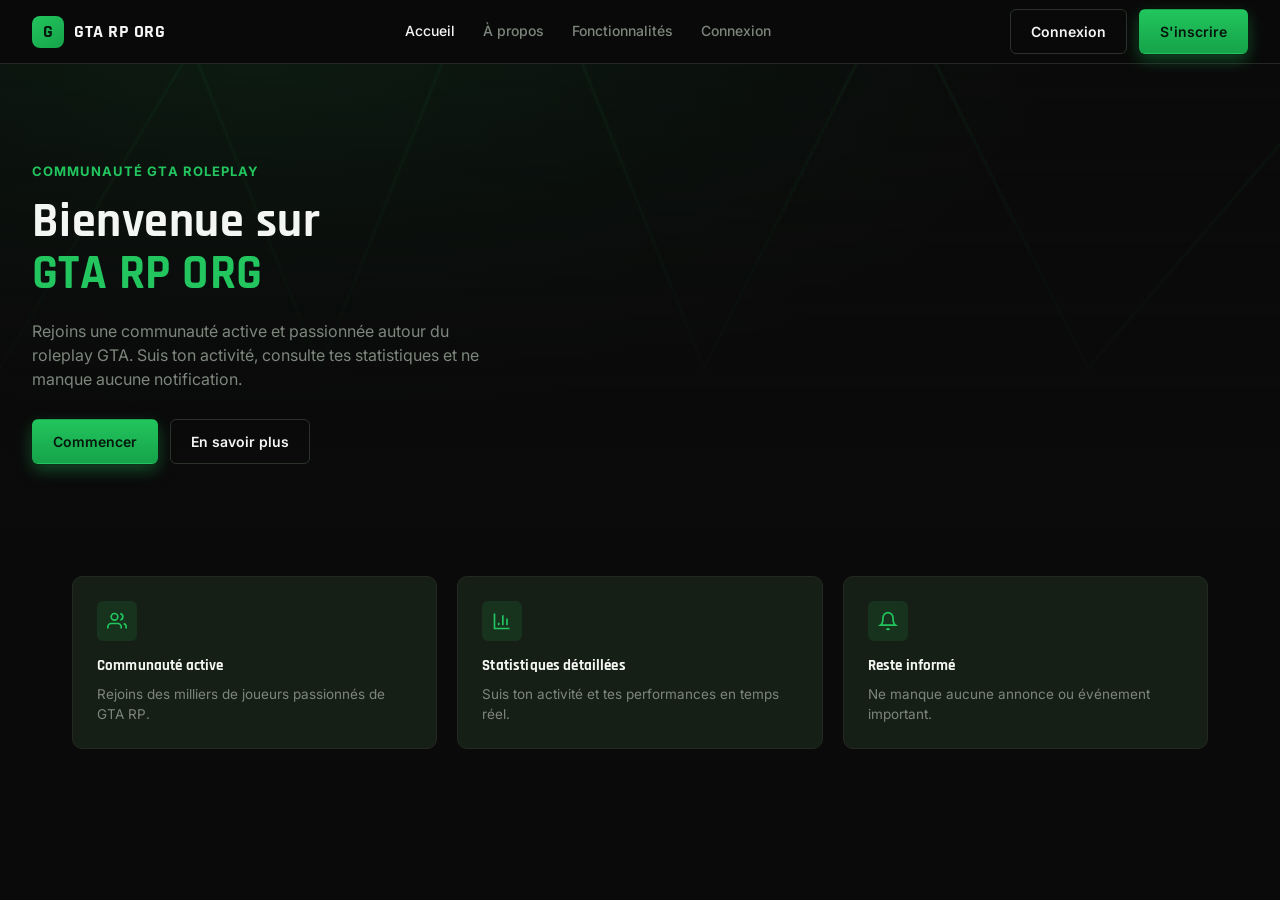
==== commit 7366e31b: "Update index.html" ====
--- a/index.html
+++ b/index.html
@@ -1,213 +1,94 @@
 <!DOCTYPE html>
 <html lang="fr">
-
 <head>
-
 <meta charset="UTF-8">
 <meta name="viewport" content="width=device-width, initial-scale=1.0">
-
-<title>GTA RP Organization</title>
-
-<link rel="stylesheet" href="style.css">
-
+<title>GTA RP ORG — Accueil</title>
+<link rel="preconnect" href="https://fonts.googleapis.com">
+<link href="https://fonts.googleapis.com/css2?family=Rajdhani:wght@600;700&family=Inter:wght@400;500;600;700&display=swap" rel="stylesheet">
+<link rel="stylesheet" href="css/style.css">
 </head>
-
-
 <body>
 
+<header class="navbar">
+  <a href="index.html" class="brand">
+    <span class="brand-mark">G</span> GTA RP ORG
+  </a>
+  <nav>
+    <ul class="nav-links">
+      <li><a href="index.html" class="active">Accueil</a></li>
+      <li><a href="#apropos">À propos</a></li>
+      <li><a href="#fonctionnalites">Fonctionnalités</a></li>
+      <li><a href="login.html">Connexion</a></li>
+    </ul>
+  </nav>
+  <div class="nav-actions">
+    <a href="login.html" class="btn btn-secondary">Connexion</a>
+    <a href="register.html" class="btn btn-primary">S'inscrire</a>
+    <button class="nav-toggle" id="navToggle" aria-label="Ouvrir le menu">
+      <svg width="18" height="18" viewBox="0 0 24 24" fill="none" stroke="currentColor" stroke-width="2"><path d="M3 6h18M3 12h18M3 18h18"/></svg>
+    </button>
+  </div>
+</header>
 
-<!-- NAVBAR -->
-
-<nav class="navbar">
-
-<div class="brand">
-
-<div class="brand-mark">
-G
+<div class="mobile-menu" id="mobileMenu">
+  <div class="mobile-menu-header">
+    <span class="brand"><span class="brand-mark">G</span> GTA RP ORG</span>
+    <button class="nav-toggle" id="navClose" aria-label="Fermer le menu">
+      <svg width="18" height="18" viewBox="0 0 24 24" fill="none" stroke="currentColor" stroke-width="2"><path d="M6 6l12 12M6 18L18 6"/></svg>
+    </button>
+  </div>
+  <nav>
+    <a href="index.html">Accueil</a>
+    <a href="#apropos">À propos</a>
+    <a href="#fonctionnalites">Fonctionnalités</a>
+    <a href="login.html">Connexion</a>
+    <a href="register.html" class="primary">S'inscrire</a>
+  </nav>
 </div>
 
-GTA RP ORG
-
-</div>
-
-
-<div class="nav-links">
-
-<a href="#" class="active">
-Accueil
-</a>
-
-<a href="login.html">
-Connexion
-</a>
-
-<a href="register.html">
-Inscription
-</a>
-
-</div>
-
-
-<div class="nav-actions">
-
-<a href="login.html" class="btn btn-secondary">
-Connexion
-</a>
-
-<a href="register.html" class="btn btn-primary">
-Créer un compte
-</a>
-
-</div>
-
-
-</nav>
-
-
-
-
-<!-- HERO -->
-
-
 <section class="hero">
-
-
-<div class="hero-inner">
-
-
-<div class="hero-eyebrow">
-Organisation Management
-</div>
-
-
-
-<h1>
-Gérez votre <span>organisation GTA RP</span> facilement
-</h1>
-
-
-
-<p>
-
-Une plateforme complète pour gérer vos membres,
-vos finances, vos activités et votre hiérarchie.
-
-</p>
-
-
-
-<div class="hero-actions">
-
-
-<a href="login.html" class="btn btn-primary">
-
-Se connecter
-
-</a>
-
-
-
-<a href="register.html" class="btn btn-secondary">
-
-Créer une organisation
-
-</a>
-
-
-</div>
-
-
-</div>
-
-
+  <div class="hero-inner">
+    <span class="hero-eyebrow">Communauté GTA Roleplay</span>
+    <h1>Bienvenue sur<br><span>GTA RP ORG</span></h1>
+    <p>Rejoins une communauté active et passionnée autour du roleplay GTA. Suis ton activité, consulte tes statistiques et ne manque aucune notification.</p>
+    <div class="hero-actions">
+      <a href="register.html" class="btn btn-primary">Commencer</a>
+      <a href="#apropos" class="btn btn-secondary">En savoir plus</a>
+    </div>
+  </div>
 </section>
 
-
-
-
-
-<!-- FEATURES -->
-
-
-<section class="features">
-
-
-
-<div class="feature-card">
-
-
-<div class="feature-icon">
-👥
-</div>
-
-
-<h3>
-Gestion des membres
-</h3>
-
-
-<p>
-Gérez les grades, permissions et membres de votre organisation.
-</p>
-
-
-</div>
-
-
-
-
-
-<div class="feature-card">
-
-
-<div class="feature-icon">
-💰
-</div>
-
-
-<h3>
-Comptabilité
-</h3>
-
-
-<p>
-Suivez vos revenus, dépenses et transactions.
-</p>
-
-
-</div>
-
-
-
-
-
-<div class="feature-card">
-
-
-<div class="feature-icon">
-📊
-</div>
-
-
-<h3>
-Statistiques
-</h3>
-
-
-<p>
-Analysez l'activité de votre organisation.
-</p>
-
-
-</div>
-
-
-
+<section class="features" id="fonctionnalites">
+  <div class="feature-card">
+    <div class="feature-icon">
+      <svg width="20" height="20" viewBox="0 0 24 24" fill="none" stroke="currentColor" stroke-width="2"><path d="M17 21v-2a4 4 0 0 0-4-4H5a4 4 0 0 0-4 4v2"/><circle cx="9" cy="7" r="4"/><path d="M23 21v-2a4 4 0 0 0-3-3.87"/><path d="M16 3.13a4 4 0 0 1 0 7.75"/></svg>
+    </div>
+    <h3>Communauté active</h3>
+    <p>Rejoins des milliers de joueurs passionnés de GTA RP.</p>
+  </div>
+  <div class="feature-card">
+    <div class="feature-icon">
+      <svg width="20" height="20" viewBox="0 0 24 24" fill="none" stroke="currentColor" stroke-width="2"><path d="M3 3v18h18"/><path d="M18 17V9M13 17V5M8 17v-3"/></svg>
+    </div>
+    <h3>Statistiques détaillées</h3>
+    <p>Suis ton activité et tes performances en temps réel.</p>
+  </div>
+  <div class="feature-card">
+    <div class="feature-icon">
+      <svg width="20" height="20" viewBox="0 0 24 24" fill="none" stroke="currentColor" stroke-width="2"><path d="M18 8A6 6 0 0 0 6 8c0 7-3 9-3 9h18s-3-2-3-9"/><path d="M13.73 21a2 2 0 0 1-3.46 0"/></svg>
+    </div>
+    <h3>Reste informé</h3>
+    <p>Ne manque aucune annonce ou événement important.</p>
+  </div>
 </section>
 
-
-
-
+<script>
+  const navToggle = document.getElementById('navToggle');
+  const navClose = document.getElementById('navClose');
+  const mobileMenu = document.getElementById('mobileMenu');
+  navToggle?.addEventListener('click', () => mobileMenu.classList.add('open'));
+  navClose?.addEventListener('click', () => mobileMenu.classList.remove('open'));
+</script>
 </body>
-
 </html>
--- a/css/style.css
+++ b/css/style.css
@@ -0,0 +1,645 @@
+/* ==========================================================================
+   GTA RP ORG — Design System
+   Palette: fond noir/anthracite, accent vert néon (thème GTA RP)
+   ========================================================================== */
+
+:root {
+  /* Couleurs */
+  --bg-0: #0a0a0a;          /* fond principal, quasi noir */
+  --bg-1: #121212;          /* fond des sections */
+  --bg-2: #161f16;          /* cards */
+  --bg-2-hover: #1b241b;
+  --border: #232823;
+  --border-light: #2a322a;
+
+  --green: #22c55e;         /* accent principal */
+  --green-dark: #16a34a;
+  --green-glow: rgba(34, 197, 94, 0.35);
+
+  --text-0: #f4f6f4;        /* titres */
+  --text-1: #c7cdc7;        /* texte courant */
+  --text-2: #7d867d;        /* texte secondaire / labels */
+  --text-3: #565f56;        /* texte discret */
+
+  --red: #ef4444;
+  --orange: #f59e0b;
+  --blue: #3b82f6;
+
+  /* Typo */
+  --font-display: "Rajdhani", "Chakra Petch", sans-serif;
+  --font-body: "Inter", system-ui, -apple-system, "Segoe UI", sans-serif;
+
+  /* Layout */
+  --radius-sm: 6px;
+  --radius-md: 10px;
+  --radius-lg: 16px;
+  --sidebar-w: 240px;
+  --header-h: 64px;
+  --shadow-card: 0 1px 0 rgba(255,255,255,0.02) inset, 0 8px 24px rgba(0,0,0,0.35);
+}
+
+* { box-sizing: border-box; }
+
+html { scroll-behavior: smooth; }
+
+body {
+  margin: 0;
+  background: var(--bg-0);
+  color: var(--text-1);
+  font-family: var(--font-body);
+  font-size: 15px;
+  line-height: 1.5;
+  -webkit-font-smoothing: antialiased;
+}
+
+h1, h2, h3, h4 {
+  font-family: var(--font-display);
+  color: var(--text-0);
+  font-weight: 700;
+  margin: 0 0 8px;
+  letter-spacing: 0.01em;
+}
+
+a { color: inherit; text-decoration: none; }
+
+img { max-width: 100%; display: block; }
+
+::selection { background: var(--green-glow); color: var(--text-0); }
+
+:focus-visible {
+  outline: 2px solid var(--green);
+  outline-offset: 2px;
+  border-radius: 4px;
+}
+
+/* ==========================================================================
+   Boutons
+   ========================================================================== */
+
+.btn {
+  display: inline-flex;
+  align-items: center;
+  justify-content: center;
+  gap: 8px;
+  padding: 11px 20px;
+  border-radius: var(--radius-sm);
+  font-family: var(--font-body);
+  font-weight: 600;
+  font-size: 14px;
+  border: 1px solid transparent;
+  cursor: pointer;
+  transition: transform .15s ease, box-shadow .15s ease, background .15s ease, border-color .15s ease;
+  white-space: nowrap;
+}
+.btn:active { transform: translateY(1px); }
+
+.btn-primary {
+  background: linear-gradient(180deg, var(--green) 0%, var(--green-dark) 100%);
+  color: #06170c;
+  box-shadow: 0 0 0 1px rgba(0,0,0,0.15), 0 6px 16px var(--green-glow);
+}
+.btn-primary:hover { box-shadow: 0 0 0 1px rgba(0,0,0,0.15), 0 8px 22px rgba(34,197,94,0.5); }
+
+.btn-secondary {
+  background: transparent;
+  color: var(--text-0);
+  border-color: var(--border-light);
+}
+.btn-secondary:hover { border-color: var(--green); color: var(--green); }
+
+.btn-danger {
+  background: transparent;
+  color: var(--red);
+  border-color: rgba(239,68,68,0.35);
+}
+.btn-danger:hover { background: rgba(239,68,68,0.08); }
+
+.btn-block { width: 100%; }
+.btn-sm { padding: 8px 14px; font-size: 13px; }
+
+/* ==========================================================================
+   Navbar (pages publiques)
+   ========================================================================== */
+
+.navbar {
+  display: flex;
+  align-items: center;
+  justify-content: space-between;
+  height: var(--header-h);
+  padding: 0 32px;
+  background: rgba(10,10,10,0.85);
+  backdrop-filter: blur(10px);
+  border-bottom: 1px solid var(--border);
+  position: sticky;
+  top: 0;
+  z-index: 100;
+}
+
+.brand {
+  display: flex;
+  align-items: center;
+  gap: 10px;
+  font-family: var(--font-display);
+  font-weight: 700;
+  font-size: 18px;
+  color: var(--text-0);
+  letter-spacing: 0.03em;
+}
+.brand-mark {
+  width: 32px;
+  height: 32px;
+  border-radius: 8px;
+  background: linear-gradient(145deg, var(--green), var(--green-dark));
+  display: grid;
+  place-items: center;
+  color: #06170c;
+  font-weight: 800;
+  flex-shrink: 0;
+}
+
+.nav-links {
+  display: flex;
+  align-items: center;
+  gap: 28px;
+  list-style: none;
+  margin: 0;
+  padding: 0;
+}
+.nav-links a {
+  color: var(--text-2);
+  font-size: 14px;
+  font-weight: 500;
+  transition: color .15s;
+}
+.nav-links a:hover, .nav-links a.active { color: var(--text-0); }
+
+.nav-actions { display: flex; align-items: center; gap: 12px; }
+
+.nav-toggle {
+  display: none;
+  background: none;
+  border: 1px solid var(--border-light);
+  border-radius: var(--radius-sm);
+  width: 40px;
+  height: 40px;
+  color: var(--text-0);
+  cursor: pointer;
+  align-items: center;
+  justify-content: center;
+}
+
+/* ==========================================================================
+   Hero (page d'accueil)
+   ========================================================================== */
+
+.hero {
+  position: relative;
+  padding: 96px 32px 64px;
+  overflow: hidden;
+  background:
+    linear-gradient(180deg, rgba(10,10,10,0.4) 0%, rgba(10,10,10,0.95) 85%),
+    radial-gradient(ellipse at 20% 0%, rgba(34,197,94,0.15), transparent 55%);
+}
+.hero::after {
+  content: "";
+  position: absolute;
+  inset: 0;
+  background-image: url("data:image/svg+xml,%3Csvg xmlns='http://www.w3.org/2000/svg' width='400' height='300' viewBox='0 0 400 300'%3E%3Cg fill='none' stroke='%2322c55e' stroke-opacity='0.08'%3E%3Cpath d='M0 250 L60 150 L100 250 L160 100 L220 250 L280 130 L340 250 L400 180'/%3E%3C/g%3E%3C/svg%3E");
+  background-size: cover;
+  background-position: bottom;
+  z-index: -1;
+}
+.hero-inner { max-width: 640px; }
+.hero-eyebrow {
+  display: inline-block;
+  color: var(--green);
+  font-size: 13px;
+  font-weight: 700;
+  letter-spacing: 0.08em;
+  text-transform: uppercase;
+  margin-bottom: 14px;
+}
+.hero h1 {
+  font-size: clamp(32px, 5vw, 48px);
+  line-height: 1.1;
+  margin-bottom: 18px;
+}
+.hero h1 span { color: var(--green); }
+.hero p {
+  color: var(--text-2);
+  font-size: 16px;
+  max-width: 480px;
+  margin-bottom: 28px;
+}
+.hero-actions { display: flex; gap: 12px; flex-wrap: wrap; }
+
+/* Grille de features sous le hero */
+.features {
+  display: grid;
+  grid-template-columns: repeat(3, 1fr);
+  gap: 20px;
+  padding: 0 32px 80px;
+  max-width: 1200px;
+  margin: 48px auto 0;
+}
+.feature-card {
+  background: var(--bg-2);
+  border: 1px solid var(--border);
+  border-radius: var(--radius-md);
+  padding: 24px;
+}
+.feature-icon {
+  width: 40px;
+  height: 40px;
+  border-radius: var(--radius-sm);
+  background: rgba(34,197,94,0.12);
+  color: var(--green);
+  display: grid;
+  place-items: center;
+  margin-bottom: 14px;
+}
+.feature-card h3 { font-size: 15px; margin-bottom: 6px; }
+.feature-card p { color: var(--text-2); font-size: 13.5px; margin: 0; }
+.section-title {
+  text-align: center;
+  font-size: 13px;
+  font-weight: 700;
+  letter-spacing: 0.08em;
+  text-transform: uppercase;
+  color: var(--text-2);
+  margin-bottom: 8px;
+}
+
+/* ==========================================================================
+   Auth (connexion / inscription)
+   ========================================================================== */
+
+.auth-page {
+  min-height: calc(100vh - var(--header-h));
+  display: grid;
+  place-items: center;
+  padding: 48px 20px;
+  background: radial-gradient(ellipse at 50% 0%, rgba(34,197,94,0.08), transparent 60%);
+}
+.auth-card {
+  width: 100%;
+  max-width: 380px;
+  background: var(--bg-2);
+  border: 1px solid var(--border);
+  border-radius: var(--radius-lg);
+  padding: 36px 32px;
+  box-shadow: var(--shadow-card);
+}
+.auth-card h2 { font-size: 22px; text-align: center; }
+.auth-sub {
+  text-align: center;
+  color: var(--text-2);
+  font-size: 13.5px;
+  margin-bottom: 26px;
+}
+.field { margin-bottom: 18px; }
+.field label {
+  display: block;
+  font-size: 12.5px;
+  font-weight: 600;
+  color: var(--text-1);
+  margin-bottom: 7px;
+}
+.field input {
+  width: 100%;
+  padding: 11px 14px;
+  background: var(--bg-1);
+  border: 1px solid var(--border-light);
+  border-radius: var(--radius-sm);
+  color: var(--text-0);
+  font-size: 14px;
+  font-family: var(--font-body);
+  transition: border-color .15s, box-shadow .15s;
+}
+.field input::placeholder { color: var(--text-3); }
+.field input:focus {
+  outline: none;
+  border-color: var(--green);
+  box-shadow: 0 0 0 3px var(--green-glow);
+}
+.auth-footer {
+  text-align: center;
+  margin-top: 20px;
+  font-size: 13.5px;
+  color: var(--text-2);
+}
+.auth-footer a { color: var(--green); font-weight: 600; }
+
+/* ==========================================================================
+   App shell (dashboard) — sidebar + header + content
+   ========================================================================== */
+
+.app {
+  display: grid;
+  grid-template-columns: var(--sidebar-w) 1fr;
+  min-height: 100vh;
+}
+
+.sidebar {
+  background: var(--bg-1);
+  border-right: 1px solid var(--border);
+  padding: 18px 14px;
+  display: flex;
+  flex-direction: column;
+  gap: 4px;
+  position: sticky;
+  top: 0;
+  height: 100vh;
+}
+.sidebar .brand { padding: 8px 10px 22px; }
+
+.side-link {
+  display: flex;
+  align-items: center;
+  gap: 11px;
+  padding: 10px 12px;
+  border-radius: var(--radius-sm);
+  color: var(--text-2);
+  font-size: 13.5px;
+  font-weight: 500;
+  transition: background .15s, color .15s;
+}
+.side-link svg { flex-shrink: 0; opacity: 0.85; }
+.side-link:hover { background: var(--bg-2); color: var(--text-0); }
+.side-link.active {
+  background: linear-gradient(180deg, var(--green), var(--green-dark));
+  color: #06170c;
+  font-weight: 700;
+}
+.side-link.active svg { opacity: 1; }
+
+.sidebar-footer { margin-top: auto; padding-top: 10px; border-top: 1px solid var(--border); }
+
+.content { display: flex; flex-direction: column; min-width: 0; }
+
+.topbar {
+  height: var(--header-h);
+  display: flex;
+  align-items: center;
+  justify-content: space-between;
+  padding: 0 28px;
+  border-bottom: 1px solid var(--border);
+  background: rgba(10,10,10,0.6);
+  backdrop-filter: blur(8px);
+  position: sticky;
+  top: 0;
+  z-index: 20;
+}
+.topbar .brand { display: none; }
+.bell {
+  position: relative;
+  width: 38px;
+  height: 38px;
+  display: grid;
+  place-items: center;
+  border-radius: var(--radius-sm);
+  border: 1px solid var(--border-light);
+  color: var(--text-1);
+  cursor: pointer;
+}
+.bell .dot {
+  position: absolute;
+  top: 8px; right: 8px;
+  width: 8px; height: 8px;
+  border-radius: 50%;
+  background: var(--green);
+  box-shadow: 0 0 0 2px var(--bg-1);
+}
+
+.page {
+  padding: 28px;
+  max-width: 1280px;
+  width: 100%;
+  margin: 0 auto;
+}
+.page-header { margin-bottom: 24px; }
+.page-header p { color: var(--text-2); margin: 0; font-size: 14px; }
+
+/* ==========================================================================
+   Cards & stat tiles
+   ========================================================================== */
+
+.card {
+  background: var(--bg-2);
+  border: 1px solid var(--border);
+  border-radius: var(--radius-md);
+  padding: 20px;
+}
+
+.stat-grid {
+  display: grid;
+  grid-template-columns: repeat(4, 1fr);
+  gap: 16px;
+  margin-bottom: 20px;
+}
+.stat-tile {
+  background: var(--bg-2);
+  border: 1px solid var(--border);
+  border-radius: var(--radius-md);
+  padding: 18px 20px;
+}
+.stat-tile .label {
+  font-size: 11.5px;
+  font-weight: 700;
+  letter-spacing: 0.06em;
+  text-transform: uppercase;
+  color: var(--text-2);
+  margin-bottom: 10px;
+}
+.stat-tile .value {
+  font-family: var(--font-display);
+  font-size: 28px;
+  font-weight: 700;
+  color: var(--text-0);
+}
+.stat-tile .sub { font-size: 12px; color: var(--text-3); margin-top: 4px; }
+.stat-tile .delta { color: var(--green); font-weight: 600; }
+
+.grid-2 { display: grid; grid-template-columns: 1.6fr 1fr; gap: 16px; }
+
+.card h3 { font-size: 15px; margin-bottom: 2px; }
+.card .card-sub { color: var(--text-2); font-size: 12.5px; margin-bottom: 16px; }
+
+/* Liste d'activité récente */
+.activity-list { list-style: none; margin: 0; padding: 0; display: flex; flex-direction: column; gap: 2px; }
+.activity-list li {
+  display: flex;
+  align-items: flex-start;
+  gap: 12px;
+  padding: 11px 4px;
+  border-bottom: 1px solid var(--border);
+}
+.activity-list li:last-child { border-bottom: none; }
+.activity-dot {
+  width: 8px; height: 8px; border-radius: 50%;
+  background: var(--green);
+  margin-top: 6px;
+  flex-shrink: 0;
+  box-shadow: 0 0 8px var(--green-glow);
+}
+.activity-list .title { color: var(--text-0); font-size: 13.5px; font-weight: 500; }
+.activity-list .time { color: var(--text-3); font-size: 12px; }
+
+/* Anneau de progression */
+.progress-ring-wrap { display: grid; place-items: center; padding: 8px 0 4px; }
+.progress-ring-wrap .pct {
+  font-family: var(--font-display);
+  font-size: 30px;
+  font-weight: 700;
+  fill: var(--text-0);
+}
+.progress-ring-wrap .status { text-align: center; color: var(--text-2); font-size: 12.5px; margin-top: 10px; }
+.progress-ring-wrap .status strong { color: var(--green); }
+
+/* ==========================================================================
+   Tableaux
+   ========================================================================== */
+
+.table-wrap { overflow-x: auto; }
+table { width: 100%; border-collapse: collapse; font-size: 13.5px; }
+thead th {
+  text-align: left;
+  color: var(--text-2);
+  font-size: 11px;
+  font-weight: 700;
+  letter-spacing: 0.06em;
+  text-transform: uppercase;
+  padding: 10px 14px;
+  border-bottom: 1px solid var(--border-light);
+  white-space: nowrap;
+}
+tbody td {
+  padding: 13px 14px;
+  border-bottom: 1px solid var(--border);
+  color: var(--text-1);
+  white-space: nowrap;
+}
+tbody tr:hover td { background: var(--bg-2-hover); }
+tbody tr:last-child td { border-bottom: none; }
+
+.user-cell { display: flex; align-items: center; gap: 10px; }
+.avatar {
+  width: 30px; height: 30px; border-radius: 50%;
+  background: linear-gradient(145deg, var(--green), var(--green-dark));
+  display: grid; place-items: center;
+  font-size: 12px; font-weight: 700; color: #06170c;
+  flex-shrink: 0;
+}
+.badge {
+  display: inline-block;
+  padding: 3px 9px;
+  border-radius: 999px;
+  font-size: 11px;
+  font-weight: 700;
+  background: rgba(34,197,94,0.12);
+  color: var(--green);
+}
+.badge.staff { background: rgba(245,158,11,0.12); color: var(--orange); }
+
+.search-input {
+  width: 100%;
+  max-width: 320px;
+  padding: 10px 14px;
+  background: var(--bg-1);
+  border: 1px solid var(--border-light);
+  border-radius: var(--radius-sm);
+  color: var(--text-0);
+  font-size: 13.5px;
+  margin-bottom: 16px;
+}
+.search-input::placeholder { color: var(--text-3); }
+
+/* ==========================================================================
+   Notifications
+   ========================================================================== */
+
+.notif-list { display: flex; flex-direction: column; gap: 10px; }
+.notif-item {
+  display: flex;
+  gap: 14px;
+  padding: 14px 16px;
+  border: 1px solid var(--border);
+  border-radius: var(--radius-md);
+  background: var(--bg-2);
+  position: relative;
+}
+.notif-icon {
+  width: 36px; height: 36px; border-radius: var(--radius-sm);
+  display: grid; place-items: center;
+  flex-shrink: 0;
+}
+.notif-icon.warn { background: rgba(245,158,11,0.14); color: var(--orange); }
+.notif-icon.info { background: rgba(59,130,246,0.14); color: var(--blue); }
+.notif-icon.ok { background: rgba(34,197,94,0.14); color: var(--green); }
+.notif-body .title { color: var(--text-0); font-weight: 600; font-size: 13.5px; margin-bottom: 2px; }
+.notif-body p { margin: 0; color: var(--text-2); font-size: 13px; }
+.notif-body .time { color: var(--text-3); font-size: 11.5px; margin-top: 6px; display: block; }
+.notif-item.unread::before {
+  content: "";
+  position: absolute; top: 16px; right: 14px;
+  width: 8px; height: 8px; border-radius: 50%;
+  background: var(--green);
+}
+
+/* ==========================================================================
+   Mobile menu (off-canvas, style écran mobile de la maquette)
+   ========================================================================== */
+
+.mobile-menu {
+  position: fixed;
+  inset: 0;
+  background: var(--bg-0);
+  z-index: 200;
+  padding: 20px 24px;
+  display: none;
+  flex-direction: column;
+}
+.mobile-menu.open { display: flex; }
+.mobile-menu-header { display: flex; justify-content: space-between; align-items: center; margin-bottom: 32px; }
+.mobile-menu nav { display: flex; flex-direction: column; gap: 6px; }
+.mobile-menu a {
+  padding: 14px 16px;
+  border-radius: var(--radius-sm);
+  color: var(--text-1);
+  font-weight: 600;
+  font-size: 15px;
+}
+.mobile-menu a.primary {
+  background: linear-gradient(180deg, var(--green), var(--green-dark));
+  color: #06170c;
+}
+
+/* ==========================================================================
+   Responsive
+   ========================================================================== */
+
+@media (max-width: 960px) {
+  .grid-2 { grid-template-columns: 1fr; }
+  .stat-grid { grid-template-columns: repeat(2, 1fr); }
+  .features { grid-template-columns: 1fr; }
+}
+
+@media (max-width: 860px) {
+  .nav-links, .nav-actions .btn-secondary { display: none; }
+  .nav-toggle { display: flex; }
+  .app { grid-template-columns: 1fr; }
+  .sidebar { display: none; }
+  .topbar .brand { display: flex; }
+  .topbar .nav-toggle { display: flex; }
+}
+
+@media (max-width: 560px) {
+  .stat-grid { grid-template-columns: 1fr; }
+  .hero { padding: 64px 20px 40px; }
+  .page { padding: 18px; }
+  .navbar { padding: 0 18px; }
+}
+
+@media (prefers-reduced-motion: reduce) {
+  * { transition: none !important; animation: none !important; scroll-behavior: auto !important; }
+}
